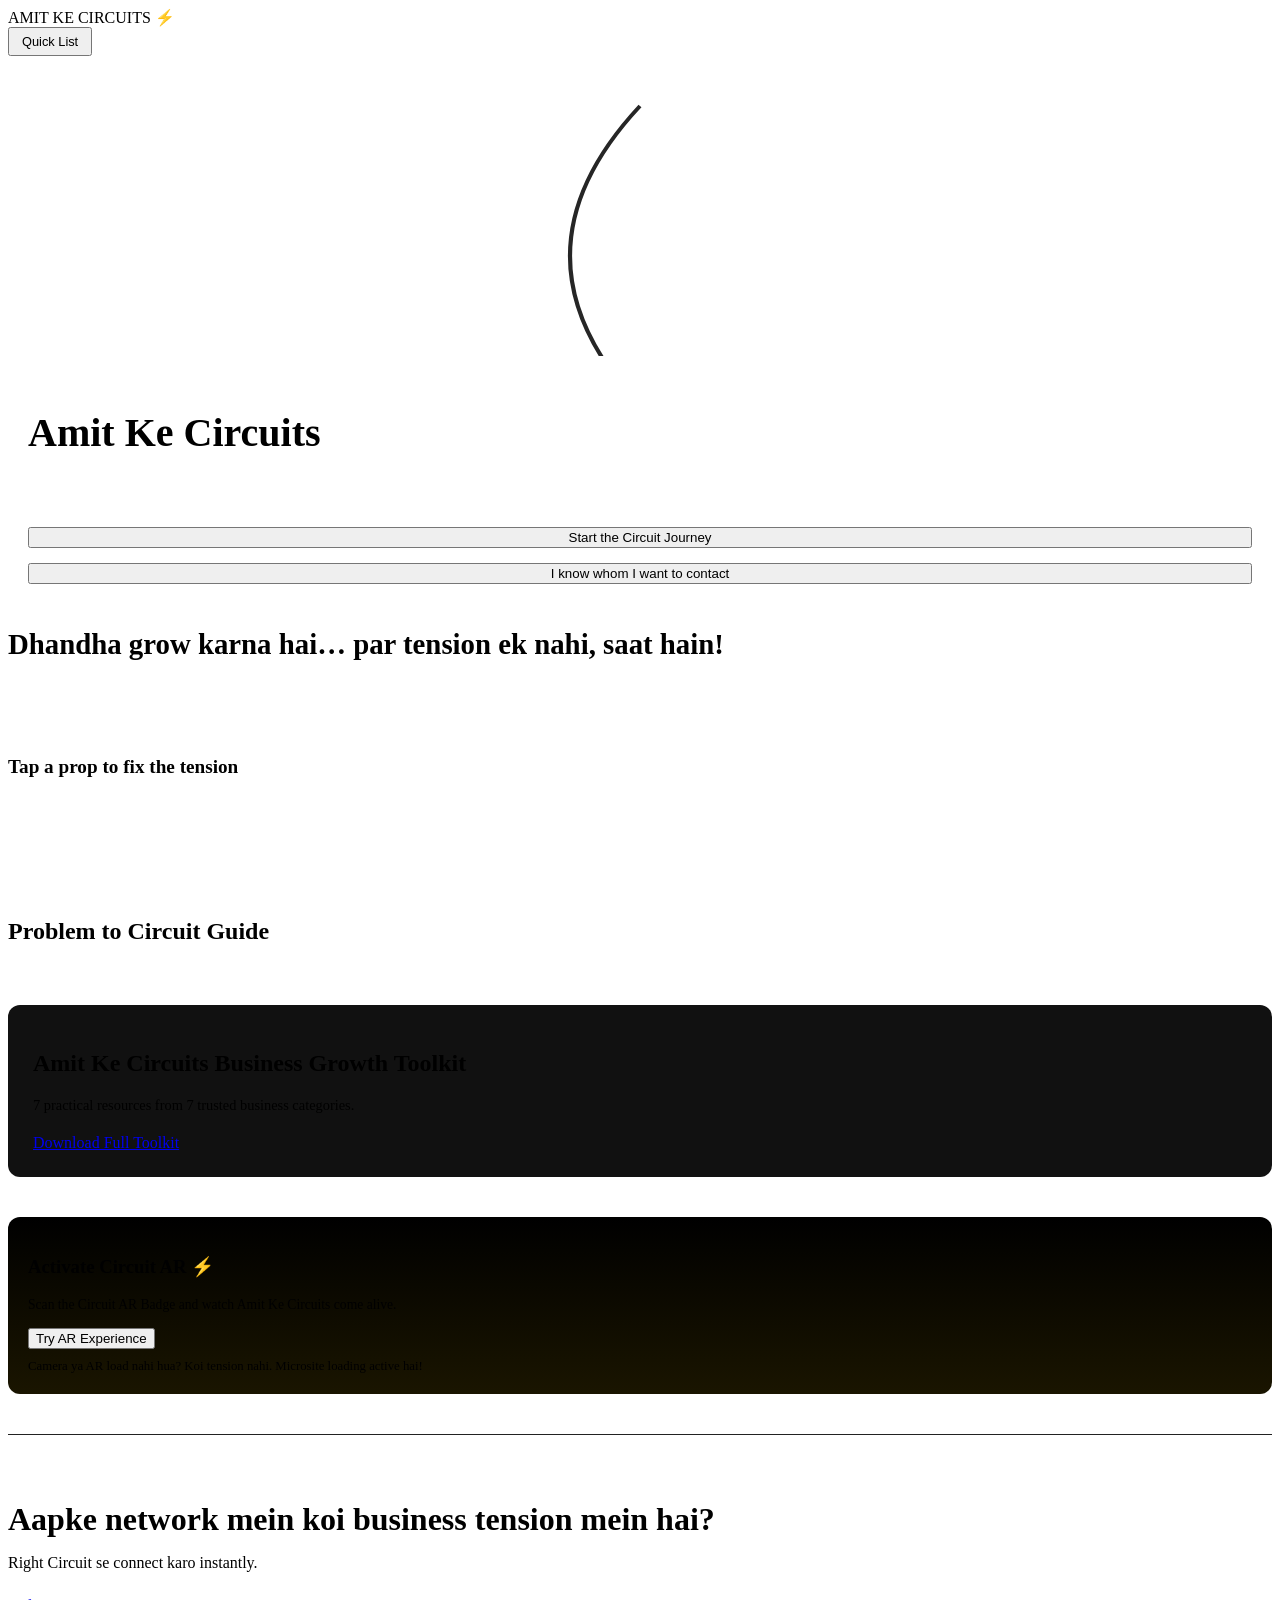
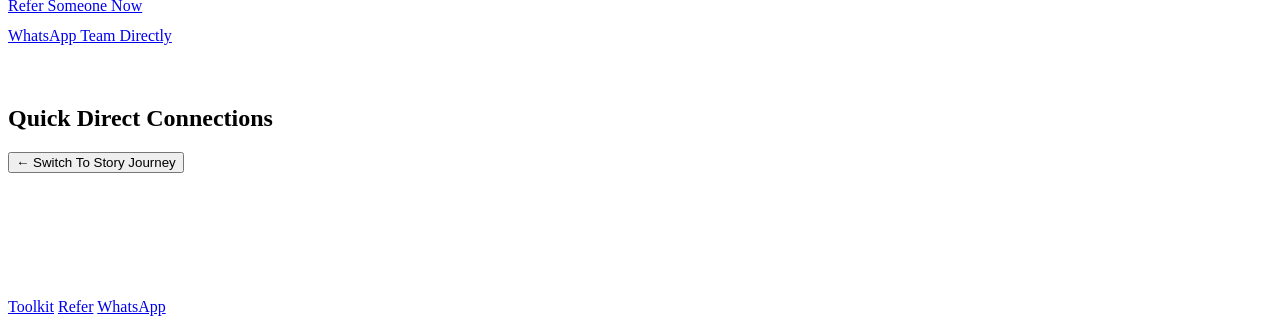
==== index.html @ 8a97b0ea "Add files via upload" ====
<!DOCTYPE html>
<html lang="en">
<head>
    <meta charset="UTF-8">
    <meta name="viewport" content="width=device-width, initial-scale=1.0, maximum-scale=1.0, user-scalable=no">
    <title>Amit Ke Circuits | Interactive Referral Journey</title>
    <link rel="stylesheet" href="css/style.css">
    <link rel="stylesheet" href="css/responsive.css">
    <link rel="stylesheet" href="css/animations.css">
</head>
<body>

    <!-- TOP NAVBAR -->
    <nav class="top-navbar">
        <div class="logo-text">AMIT KE <span>CIRCUITS ⚡</span></div>
        <button class="btn btn-secondary" style="width:auto; padding:5px 12px; font-size:0.8rem;" id="nav-quick-toggle">Quick List</button>
    </nav>

    <!-- SECTION 1: OPENING SCENE (CINEMATIC INTRO) -->
    <section id="opening-scene" class="text-center">
        <div style="position: relative; height: 300px; width: 100%; overflow: hidden;">
            <svg class="circuit-svg" style="width:100%; height:100%; stroke:#262626; fill:none;" viewBox="0 0 480 300">
                <path d="M 240 50 Q 100 200 240 350 T 240 600" stroke-width="4"/>
            </svg>
            <div class="spark-particle"></div>
        </div>
        
        <div style="padding: 20px;" class="fade-in-up">
            <h1 style="font-size:2.5rem; margin-bottom:10px; color:var(--primary-gold);">Amit Ke Circuits</h1>
            <p style="font-size:1.2rem; font-weight:bold; margin-bottom:30px; color:#fff;" id="dynamic-tagline">
                Tension koi bhi ho… right Circuit se connect karne ka!
            </p>
            
            <div style="display:flex; flex-direction:column; gap:15px;">
                <button class="btn btn-primary pulse-cta" id="btn-start-journey">Start the Circuit Journey</button>
                <button class="btn btn-secondary" id="btn-quick-connect">I know whom I want to contact</button>
            </div>
        </div>
    </section>

    <!-- MAIN INTERACTIVE HUB (STORY MODE VIEW) -->
    <main id="story-mode-view" class="hidden container">
        
        <!-- SECTION 2: BUSINESS TENSION SETUP -->
        <section id="tension-setup" class="text-center" style="margin-bottom: 40px;">
            <h2 style="font-size:1.8rem; margin-bottom:15px;">Dhandha grow karna hai… par tension ek nahi, saat hain!</h2>
            <div id="problem-words-container" style="display:flex; flex-wrap:wrap; justify-content:center; gap:10px; min-height:40px;">
                <!-- Dynamically populated via JS -->
            </div>
        </section>

        <!-- SECTION 3: INTERACTIVE PROP MAP -->
        <section id="prop-map" style="margin-bottom: 40px;">
            <h3 class="text-center" style="margin-bottom:20px; font-size:1.2rem; color:var(--text-muted)">Tap a prop to fix the tension</h3>
            <div id="props-grid" style="display:grid; grid-template-columns:1fr 1fr; gap:15px;">
                <!-- Dynamically populated from data.js -->
            </div>
        </section>

        <!-- SECTION 4: PROP REVEAL PANEL OVERLAY -->
        <div id="reveal-overlay" class="hidden" style="background:var(--bg-card); border:2px solid var(--primary-gold); padding:20px; border-radius:12px; margin-bottom:40px; position:relative;">
            <button id="close-reveal" style="position:absolute; top:10px; right:15px; background:none; border:none; color:#fff; font-size:1.5rem; cursor:pointer;">&times;</button>
            <div id="reveal-content">
                <!-- Injected via JavaScript dynamically -->
            </div>
        </div>

        <!-- SECTION 5: PROBLEM TO CIRCUIT QUICK CARDS -->
        <section id="circuit-guide" style="margin-bottom: 40px;">
            <h2 class="text-center" style="margin-bottom:20px;">Problem to Circuit Guide</h2>
            <div id="guide-cards-list" style="display:flex; flex-direction:column; gap:15px;">
                <!-- Dynamically structural cards injected here -->
            </div>
        </section>

        <!-- SECTION 6: BUSINESS GROWTH TOOLKIT -->
        <section id="toolkit-promo" class="text-center" style="background:#111; border:1px dashed var(--primary-gold); padding:25px; border-radius:12px; margin-bottom:40px;">
            <h2 style="color:var(--primary-yellow);">Amit Ke Circuits Business Growth Toolkit</h2>
            <p style="color:var(--text-muted); font-size:0.9rem; margin:10px 0 20px 0;">7 practical resources from 7 trusted business categories.</p>
            <div style="display:flex; flex-direction:column; gap:10px;">
                <a href="toolkit.html" class="btn btn-primary">Download Full Toolkit</a>
            </div>
        </section>

        <!-- SECTION 7: EXPERIMENTAL WEBAR FALLBACK PORTAL -->
        <section id="ar-portal" class="text-center" style="margin-bottom: 40px; padding:20px; background:linear-gradient(to bottom, #000, #1a1500); border-radius:12px;">
            <h3>Activate Circuit AR ⚡</h3>
            <p style="font-size:0.85rem; color:var(--text-muted); margin:8px 0 15px 0;">Scan the Circuit AR Badge and watch Amit Ke Circuits come alive.</p>
            <button class="btn btn-secondary" id="trigger-ar-flow">Try AR Experience</button>
            <div id="ar-error-fallback" class="hidden" style="font-size:0.8rem; color:var(--accent-red); margin-top:10px;">
                Camera ya AR load nahi hua? Koi tension nahi. Microsite loading active hai!
            </div>
        </section>

        <!-- SECTION 8: FINAL CTA CONVERSION SUMMARY -->
        <section id="final-cta" class="text-center" style="padding:40px 0 20px 0; border-top:1px solid #222;">
            <h2 style="font-size:2rem; margin-bottom:10px;">Aapke network mein koi business tension mein hai?</h2>
            <p style="color:var(--text-muted); margin-bottom:25px;">Right Circuit se connect karo instantly.</p>
            <div style="display:flex; flex-direction:column; gap:12px;">
                <a href="thank-you.html?action=referral" class="btn btn-primary">Refer Someone Now</a>
                <a href="https://wa.me/919876543210?text=Hello%20Circuit%20Team" class="btn btn-whatsapp" target="_blank">WhatsApp Team Directly</a>
            </div>
        </section>

    </main>

    <!-- EXPLICIT QUICK CONNECT DIRECT MODAL ELEMENT LISTING -->
    <div id="quick-mode-view" class="hidden container" style="padding-top:20px; padding-bottom:100px;">
        <h2 class="text-center" style="margin-bottom:20px;">Quick Direct Connections</h2>
        <button class="btn btn-secondary" id="back-to-story" style="margin-bottom:25px;">&larr; Switch To Story Journey</button>
        <div id="quick-members-list" style="display:flex; flex-direction:column; gap:15px;">
            <!-- Dynamically populated direct quick contact sheet row vectors via JS -->
        </div>
    </div>

    <!-- PERSISTENT APP LEVEL BOTTOM NOTIFICATION BAR MATRIX -->
    <footer class="sticky-bottom-bar">
        <a href="toolkit.html" class="btn btn-secondary" onclick="logEvent('Sticky Toolkit Clicked','Global')">Toolkit</a>
        <a href="thank-you.html?action=referral" class="btn btn-primary" onclick="logEvent('Sticky Refer Clicked','Global')">Refer</a>
        <a href="https://wa.me/919876543210" class="btn btn-whatsapp" target="_blank" onclick="logEvent('Sticky WhatsApp Clicked','Global')">WhatsApp</a>
    </footer>

    <!-- RUNTIME BUNDLES -->
    <script src="js/data.js"></script>
    <script src="js/analytics.js"></script>
    <script src="js/main.js"></script>
</body>
</html>
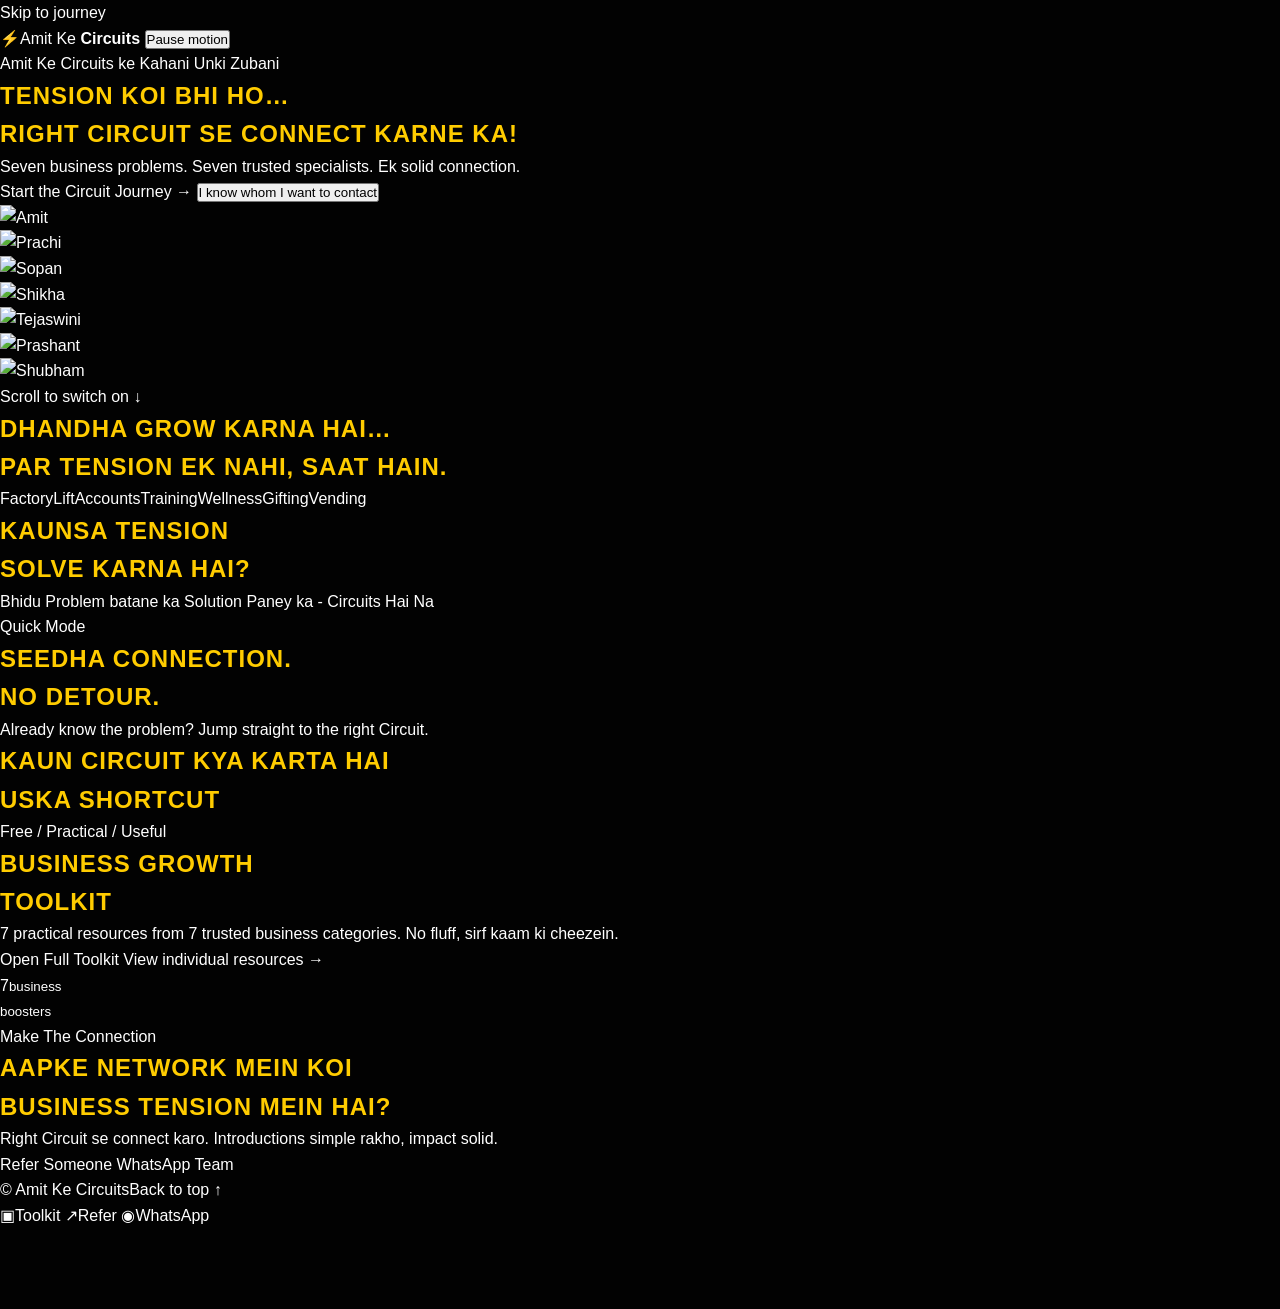
==== commit b5cf4ec2: "Add files via upload" ====
--- a/index.html
+++ b/index.html
@@ -1,128 +1,117 @@
-<!DOCTYPE html>
+<!doctype html>
 <html lang="en">
 <head>
-    <meta charset="UTF-8">
-    <meta name="viewport" content="width=device-width, initial-scale=1.0, maximum-scale=1.0, user-scalable=no">
-    <title>Amit Ke Circuits | Interactive Referral Journey</title>
-    <link rel="stylesheet" href="css/style.css">
-    <link rel="stylesheet" href="css/responsive.css">
-    <link rel="stylesheet" href="css/animations.css">
+  <meta charset="utf-8">
+  <meta name="viewport" content="width=device-width, initial-scale=1">
+  <meta name="theme-color" content="#080907">
+  <meta name="description" content="Amit Ke Circuits ke Kahani Unki Zubani.">
+  <title>Amit Ke Circuits | Right Circuit se connection</title>
+  <link rel="stylesheet" href="css/style.css">
+  <link rel="stylesheet" href="css/animations.css">
+  <link rel="stylesheet" href="css/responsive.css">
+  <script src="js/data.js" defer></script>
+  <script src="js/analytics.js" defer></script>
+  <script src="js/audio.js" defer></script>
+  <script src="js/main.js" defer></script>
 </head>
-<body>
+<body class="home-page">
+  <a class="skip-link" href="#main">Skip to journey</a>
+  <div class="ambient-grid" aria-hidden="true"></div>
+  <header class="site-header">
+    <a class="brand" href="index.html" aria-label="Amit Ke Circuits home">
+      <span class="brand-bolt">⚡</span><span>Amit Ke <strong>Circuits</strong></span>
+    </a>
+    <button class="sound-toggle" type="button" id="motion-toggle" aria-pressed="false">Pause motion</button>
+  </header>
 
-    <!-- TOP NAVBAR -->
-    <nav class="top-navbar">
-        <div class="logo-text">AMIT KE <span>CIRCUITS ⚡</span></div>
-        <button class="btn btn-secondary" style="width:auto; padding:5px 12px; font-size:0.8rem;" id="nav-quick-toggle">Quick List</button>
-    </nav>
-
-    <!-- SECTION 1: OPENING SCENE (CINEMATIC INTRO) -->
-    <section id="opening-scene" class="text-center">
-        <div style="position: relative; height: 300px; width: 100%; overflow: hidden;">
-            <svg class="circuit-svg" style="width:100%; height:100%; stroke:#262626; fill:none;" viewBox="0 0 480 300">
-                <path d="M 240 50 Q 100 200 240 350 T 240 600" stroke-width="4"/>
-            </svg>
-            <div class="spark-particle"></div>
-        </div>
-        
-        <div style="padding: 20px;" class="fade-in-up">
-            <h1 style="font-size:2.5rem; margin-bottom:10px; color:var(--primary-gold);">Amit Ke Circuits</h1>
-            <p style="font-size:1.2rem; font-weight:bold; margin-bottom:30px; color:#fff;" id="dynamic-tagline">
-                Tension koi bhi ho… right Circuit se connect karne ka!
-            </p>
-            
-            <div style="display:flex; flex-direction:column; gap:15px;">
-                <button class="btn btn-primary pulse-cta" id="btn-start-journey">Start the Circuit Journey</button>
-                <button class="btn btn-secondary" id="btn-quick-connect">I know whom I want to contact</button>
-            </div>
-        </div>
+  <main id="main">
+    <section class="hero" id="home" aria-labelledby="hero-title">
+      <div class="spark-track" aria-hidden="true"><span class="spark"></span></div>
+      <div class="eyebrow reveal-up">Amit Ke Circuits ke Kahani Unki Zubani</div>
+      <h1 id="hero-title" class="reveal-up delay-1">Tension koi bhi ho…<br><span>right Circuit</span> se connect karne ka!</h1>
+      <p class="hero-copy reveal-up delay-2">Seven business problems. Seven trusted specialists. Ek solid connection.</p>
+      <div class="hero-actions reveal-up delay-3">
+        <a class="button button-primary pulse" href="#journey" data-mode="story">Start the Circuit Journey <span>→</span></a>
+        <button class="button button-ghost" type="button" data-mode="quick">I know whom I want to contact</button>
+      </div>
+      <div class="hero-character-stage reveal-up delay-2" aria-label="Animated Amit Ke Circuits characters">
+        <div class="stage-circuit" aria-hidden="true"></div>
+        <img class="hero-character hero-character-amit" src="assets/images/amit-character-v2.png" alt="Amit" fetchpriority="high">
+        <img class="hero-character hero-character-prachi" src="assets/images/prachi-character-v2.png" alt="Prachi" fetchpriority="high">
+        <img class="hero-character hero-character-sopan" src="assets/images/sopan-character-v2.png" alt="Sopan" fetchpriority="high">
+        <img class="hero-character hero-character-shikha" src="assets/images/shikha-character-v2.png" alt="Shikha" fetchpriority="high">
+        <img class="hero-character hero-character-tejaswini" src="assets/images/tejaswini-character-v2.png" alt="Tejaswini" fetchpriority="high">
+        <img class="hero-character hero-character-prashant" src="assets/images/prashant-character-v2.png" alt="Prashant" fetchpriority="high">
+        <img class="hero-character hero-character-shubham" src="assets/images/shubham-character-v2.png" alt="Shubham" fetchpriority="high">
+      </div>
+      <a class="scroll-cue" href="#setup">Scroll to switch on <span>↓</span></a>
+      <div class="hero-orbit" aria-hidden="true"><span></span><span></span><span></span></div>
     </section>
 
-    <!-- MAIN INTERACTIVE HUB (STORY MODE VIEW) -->
-    <main id="story-mode-view" class="hidden container">
-        
-        <!-- SECTION 2: BUSINESS TENSION SETUP -->
-        <section id="tension-setup" class="text-center" style="margin-bottom: 40px;">
-            <h2 style="font-size:1.8rem; margin-bottom:15px;">Dhandha grow karna hai… par tension ek nahi, saat hain!</h2>
-            <div id="problem-words-container" style="display:flex; flex-wrap:wrap; justify-content:center; gap:10px; min-height:40px;">
-                <!-- Dynamically populated via JS -->
-            </div>
-        </section>
+    <section class="setup section" id="setup" aria-labelledby="setup-title">
+      <h2 id="setup-title">Dhandha grow karna hai…<br>par tension ek nahi, <span>saat hain.</span></h2>
+      <div class="tension-ticker" aria-label="Seven business categories">
+        <span>Factory</span><span>Lift</span><span>Accounts</span><span>Training</span><span>Wellness</span><span>Gifting</span><span>Vending</span>
+      </div>
+      <div class="story-scenes" id="story-scenes" aria-label="Featured business tension stories"></div>
+    </section>
 
-        <!-- SECTION 3: INTERACTIVE PROP MAP -->
-        <section id="prop-map" style="margin-bottom: 40px;">
-            <h3 class="text-center" style="margin-bottom:20px; font-size:1.2rem; color:var(--text-muted)">Tap a prop to fix the tension</h3>
-            <div id="props-grid" style="display:grid; grid-template-columns:1fr 1fr; gap:15px;">
-                <!-- Dynamically populated from data.js -->
-            </div>
-        </section>
+    <section class="journey section" id="journey" aria-labelledby="journey-title">
+      <div class="section-heading">
+        <div>
+          <h2 id="journey-title">Kaunsa tension<br><span>solve karna hai?</span></h2>
+        </div>
+        <p>Bhidu Problem batane ka Solution Paney ka - Circuits Hai Na</p>
+      </div>
+      <div class="prop-stage" id="prop-stage" aria-live="polite"></div>
+      <div class="reveal-panel" id="reveal-panel" hidden></div>
+    </section>
 
-        <!-- SECTION 4: PROP REVEAL PANEL OVERLAY -->
-        <div id="reveal-overlay" class="hidden" style="background:var(--bg-card); border:2px solid var(--primary-gold); padding:20px; border-radius:12px; margin-bottom:40px; position:relative;">
-            <button id="close-reveal" style="position:absolute; top:10px; right:15px; background:none; border:none; color:#fff; font-size:1.5rem; cursor:pointer;">&times;</button>
-            <div id="reveal-content">
-                <!-- Injected via JavaScript dynamically -->
-            </div>
+    <section class="quick section" id="quick-connect" aria-labelledby="quick-title">
+      <div class="section-heading">
+        <div>
+          <p class="section-kicker">Quick Mode</p>
+          <h2 id="quick-title">Seedha connection.<br><span>No detour.</span></h2>
         </div>
+        <p>Already know the problem? Jump straight to the right Circuit.</p>
+      </div>
+      <div class="quick-grid" id="quick-grid"></div>
+    </section>
 
-        <!-- SECTION 5: PROBLEM TO CIRCUIT QUICK CARDS -->
-        <section id="circuit-guide" style="margin-bottom: 40px;">
-            <h2 class="text-center" style="margin-bottom:20px;">Problem to Circuit Guide</h2>
-            <div id="guide-cards-list" style="display:flex; flex-direction:column; gap:15px;">
-                <!-- Dynamically structural cards injected here -->
-            </div>
-        </section>
+    <section class="guide section" id="guide" aria-labelledby="guide-title">
+      <h2 id="guide-title">Kaun Circuit Kya Karta Hai<br><span>Uska Shortcut</span></h2>
+      <div class="guide-list" id="guide-list"></div>
+    </section>
 
-        <!-- SECTION 6: BUSINESS GROWTH TOOLKIT -->
-        <section id="toolkit-promo" class="text-center" style="background:#111; border:1px dashed var(--primary-gold); padding:25px; border-radius:12px; margin-bottom:40px;">
-            <h2 style="color:var(--primary-yellow);">Amit Ke Circuits Business Growth Toolkit</h2>
-            <p style="color:var(--text-muted); font-size:0.9rem; margin:10px 0 20px 0;">7 practical resources from 7 trusted business categories.</p>
-            <div style="display:flex; flex-direction:column; gap:10px;">
-                <a href="toolkit.html" class="btn btn-primary">Download Full Toolkit</a>
-            </div>
-        </section>
+    <section class="toolkit-strip section" id="toolkit" aria-labelledby="toolkit-title">
+      <div class="toolkit-copy">
+        <p class="section-kicker">Free / Practical / Useful</p>
+        <h2 id="toolkit-title">Business Growth<br><span>Toolkit</span></h2>
+        <p>7 practical resources from 7 trusted business categories. No fluff, sirf kaam ki cheezein.</p>
+        <div class="button-row">
+          <a class="button button-primary" href="toolkit.html" data-track="toolkit_open">Open Full Toolkit</a>
+          <a class="text-link" href="toolkit.html#resources">View individual resources →</a>
+        </div>
+      </div>
+      <div class="toolkit-visual" aria-hidden="true"><span>7</span><small>business<br>boosters</small></div>
+    </section>
 
-        <!-- SECTION 7: EXPERIMENTAL WEBAR FALLBACK PORTAL -->
-        <section id="ar-portal" class="text-center" style="margin-bottom: 40px; padding:20px; background:linear-gradient(to bottom, #000, #1a1500); border-radius:12px;">
-            <h3>Activate Circuit AR ⚡</h3>
-            <p style="font-size:0.85rem; color:var(--text-muted); margin:8px 0 15px 0;">Scan the Circuit AR Badge and watch Amit Ke Circuits come alive.</p>
-            <button class="btn btn-secondary" id="trigger-ar-flow">Try AR Experience</button>
-            <div id="ar-error-fallback" class="hidden" style="font-size:0.8rem; color:var(--accent-red); margin-top:10px;">
-                Camera ya AR load nahi hua? Koi tension nahi. Microsite loading active hai!
-            </div>
-        </section>
+    <section class="final-cta section" id="refer" aria-labelledby="refer-title">
+      <p class="section-kicker">Make The Connection</p>
+      <h2 id="refer-title">Aapke network mein koi<br><span>business tension</span> mein hai?</h2>
+      <p>Right Circuit se connect karo. Introductions simple rakho, impact solid.</p>
+      <div class="hero-actions">
+        <a class="button button-primary" id="refer-whatsapp" href="#">Refer Someone</a>
+        <a class="button button-ghost" id="team-whatsapp" href="#">WhatsApp Team</a>
+      </div>
+    </section>
+  </main>
 
-        <!-- SECTION 8: FINAL CTA CONVERSION SUMMARY -->
-        <section id="final-cta" class="text-center" style="padding:40px 0 20px 0; border-top:1px solid #222;">
-            <h2 style="font-size:2rem; margin-bottom:10px;">Aapke network mein koi business tension mein hai?</h2>
-            <p style="color:var(--text-muted); margin-bottom:25px;">Right Circuit se connect karo instantly.</p>
-            <div style="display:flex; flex-direction:column; gap:12px;">
-                <a href="thank-you.html?action=referral" class="btn btn-primary">Refer Someone Now</a>
-                <a href="https://wa.me/919876543210?text=Hello%20Circuit%20Team" class="btn btn-whatsapp" target="_blank">WhatsApp Team Directly</a>
-            </div>
-        </section>
-
-    </main>
-
-    <!-- EXPLICIT QUICK CONNECT DIRECT MODAL ELEMENT LISTING -->
-    <div id="quick-mode-view" class="hidden container" style="padding-top:20px; padding-bottom:100px;">
-        <h2 class="text-center" style="margin-bottom:20px;">Quick Direct Connections</h2>
-        <button class="btn btn-secondary" id="back-to-story" style="margin-bottom:25px;">&larr; Switch To Story Journey</button>
-        <div id="quick-members-list" style="display:flex; flex-direction:column; gap:15px;">
-            <!-- Dynamically populated direct quick contact sheet row vectors via JS -->
-        </div>
-    </div>
-
-    <!-- PERSISTENT APP LEVEL BOTTOM NOTIFICATION BAR MATRIX -->
-    <footer class="sticky-bottom-bar">
-        <a href="toolkit.html" class="btn btn-secondary" onclick="logEvent('Sticky Toolkit Clicked','Global')">Toolkit</a>
-        <a href="thank-you.html?action=referral" class="btn btn-primary" onclick="logEvent('Sticky Refer Clicked','Global')">Refer</a>
-        <a href="https://wa.me/919876543210" class="btn btn-whatsapp" target="_blank" onclick="logEvent('Sticky WhatsApp Clicked','Global')">WhatsApp</a>
-    </footer>
-
-    <!-- RUNTIME BUNDLES -->
-    <script src="js/data.js"></script>
-    <script src="js/analytics.js"></script>
-    <script src="js/main.js"></script>
+  <footer class="site-footer"><span>© <span id="year"></span> Amit Ke Circuits</span><a href="#home">Back to top ↑</a></footer>
+  <nav class="sticky-bar" aria-label="Quick actions">
+    <a href="toolkit.html" data-track="toolkit_open"><span>▣</span>Toolkit</a>
+    <a href="#refer"><span>↗</span>Refer</a>
+    <a id="sticky-whatsapp" href="#"><span>◉</span>WhatsApp</a>
+  </nav>
 </body>
-</html>+</html>
--- a/css/style.css
+++ b/css/style.css
@@ -0,0 +1,173 @@
+/* ==========================================================================
+   AMIT KE CIRCUITS - GLOBAL STYLE SHEET
+   ========================================================================== */
+
+:root {
+    /* Color Palette */
+    --bg-dark: #0d0d0d;
+    --bg-card: #1a1a1a;
+    --bg-card-alt: #262626;
+    --primary-gold: #ffcc00;
+    --primary-yellow: #fff340;
+    --text-light: #ffffff;
+    --text-muted: #aaaaaa;
+    --accent-red: #ff3333;
+    --accent-green: #00cc66;
+    
+    /* Typography */
+    --font-primary: 'Impact', 'Arial Black', sans-serif;
+    --font-secondary: 'Segoe UI', Tahoma, Geneva, Verdana, sans-serif;
+    
+    /* Global Transitions */
+    --transition-fast: 0.2s ease;
+    --transition-normal: 0.4s cubic-bezier(0.25, 0.8, 0.25, 1);
+}
+
+* {
+    box-sizing: border-box;
+    margin: 0;
+    padding: 0;
+    -webkit-tap-highlight-color: transparent;
+}
+
+body {
+    background-color: var(--bg-dark);
+    color: var(--text-light);
+    font-family: var(--font-secondary);
+    min-height: 100vh;
+    overflow-x: hidden;
+    line-height: 1.6;
+}
+
+h1, h2, h3, h4 {
+    font-family: var(--font-primary);
+    text-transform: uppercase;
+    letter-spacing: 1px;
+    color: var(--primary-gold);
+}
+
+a {
+    color: inherit;
+    text-decoration: none;
+}
+
+img, video {
+    max-width: 100%;
+    height: auto;
+    display: block;
+}
+
+/* Utilities */
+.container {
+    width: 100%;
+    max-width: 480px; /* Mobile-first layout target */
+    margin: 0 auto;
+    padding: 20px;
+}
+
+.text-center { text-align: center; }
+.hidden { display: none !important; }
+
+/* Global Button Layout */
+.btn {
+    display: inline-flex;
+    align-items: center;
+    justify-content: center;
+    padding: 14px 24px;
+    font-family: var(--font-primary);
+    font-size: 1.1rem;
+    text-transform: uppercase;
+    border-radius: 8px;
+    border: none;
+    cursor: pointer;
+    transition: var(--transition-fast);
+    width: 100%;
+    text-align: center;
+    box-shadow: 0 4px 10px rgba(0,0,0,0.3);
+}
+
+.btn-primary {
+    background: linear-gradient(135deg, var(--primary-gold), var(--primary-yellow));
+    color: #000;
+}
+
+.btn-primary:active {
+    transform: scale(0.98);
+}
+
+.btn-secondary {
+    background: transparent;
+    color: var(--primary-gold);
+    border: 2px solid var(--primary-gold);
+}
+
+.btn-whatsapp {
+    background-color: #25D366;
+    color: white;
+    font-family: var(--font-secondary);
+    font-weight: bold;
+}
+
+.btn-call {
+    background-color: #0076ff;
+    color: white;
+    font-family: var(--font-secondary);
+    font-weight: bold;
+}
+
+.btn-dan {
+    background: linear-gradient(135deg, #333, #111);
+    color: var(--primary-gold);
+    border: 1px solid var(--primary-gold);
+    font-family: var(--font-secondary);
+    font-weight: bold;
+}
+
+/* Global Navigation Top bar */
+.top-navbar {
+    display: flex;
+    justify-content: space-between;
+    align-items: center;
+    padding: 15px 20px;
+    background-color: rgba(13, 13, 13, 0.95);
+    position: sticky;
+    top: 0;
+    z-index: 1000;
+    border-bottom: 2px solid var(--primary-gold);
+}
+
+.logo-text {
+    font-family: var(--font-primary);
+    font-size: 1.4rem;
+    color: var(--primary-gold);
+    text-shadow: 0 0 8px rgba(255, 204, 0, 0.6);
+}
+
+.logo-text span {
+    color: var(--text-light);
+}
+
+/* Base Bottom Sticky Controls Layout */
+.sticky-bottom-bar {
+    position: fixed;
+    bottom: 0;
+    left: 50%;
+    transform: translateX(-50%);
+    width: 100%;
+    max-width: 480px;
+    background: rgba(26, 26, 26, 0.95);
+    border-top: 2px solid var(--primary-gold);
+    padding: 12px 20px;
+    display: grid;
+    grid-template-columns: repeat(3, 1fr);
+    gap: 10px;
+    z-index: 999;
+    box-shadow: 0 -5px 20px rgba(0,0,0,0.5);
+}
+
+.sticky-bottom-bar .btn {
+    padding: 10px 5px;
+    font-size: 0.85rem;
+    font-family: var(--font-secondary);
+    font-weight: bold;
+}
--- a/css/animations.css
+++ b/css/animations.css
@@ -0,0 +1,127 @@
+/* ==========================================================================
+   AMIT KE CIRCUITS - ADVANCED NATIVE INTERACTIVE ANIMATIONS
+   ========================================================================== */
+
+/* Spark Path Drawing Layout */
+@keyframes drawCircuit {
+    to {
+        stroke-dashoffset: 0;
+    }
+}
+
+@keyframes sparkMovement {
+    0% {
+        offset-distance: 0%;
+        opacity: 1;
+        filter: drop-shadow(0 0 2px #fff340);
+    }
+    90% {
+        opacity: 1;
+    }
+    100% {
+        offset-distance: 100%;
+        opacity: 0;
+        filter: drop-shadow(0 0 12px #ffcc00);
+    }
+}
+
+.circuit-svg path {
+    stroke-dasharray: 1000;
+    stroke-dashoffset: 1000;
+    animation: drawCircuit 2.5s cubic-bezier(0.4, 0, 0.2, 1) forwards;
+}
+
+.spark-particle {
+    width: 12px;
+    height: 12px;
+    background: var(--primary-yellow);
+    border-radius: 50%;
+    position: absolute;
+    offset-path: path('M 240 50 Q 100 200 240 350 T 240 600');
+    animation: sparkMovement 2.5s linear infinite;
+    box-shadow: 0 0 15px var(--primary-gold), 0 0 30px #ffffff;
+}
+
+/* Pulsing CTAs */
+@keyframes pulseGlow {
+    0% {
+        box-shadow: 0 0 0 0 rgba(255, 204, 0, 0.7);
+    }
+    70% {
+        box-shadow: 0 0 0 12px rgba(255, 204, 0, 0);
+    }
+    100% {
+        box-shadow: 0 0 0 0 rgba(255, 204, 0, 0);
+    }
+}
+
+.pulse-cta {
+    animation: pulseGlow 2s infinite ease-in-out;
+}
+
+/* Circuit Ambient Electronic Glows */
+@keyframes ambientGlow {
+    0%, 100% { filter: drop-shadow(0 0 4px rgba(255, 243, 64, 0.3)); }
+    50% { filter: drop-shadow(0 0 14px rgba(255, 204, 0, 0.8)); }
+}
+
+.prop-glow-active {
+    animation: ambientGlow 1.5s infinite alternate;
+    border-color: var(--primary-gold) !important;
+}
+
+/* Entry/Exit Viewport Panels Transits */
+.fade-in-up {
+    opacity: 0;
+    transform: translateY(20px);
+    animation: fadeInUp 0.5s cubic-bezier(0.16, 1, 0.3, 1) forwards;
+}
+
+@keyframes fadeInUp {
+    to {
+        opacity: 1;
+        transform: translateY(0);
+    }
+}
+
+/* Sequenced Problem Text Reveals */
+@keyframes problemTextPop {
+    0% { transform: scale(0.8); opacity: 0; filter: blur(5px); }
+    50% { transform: scale(1.1); filter: none; }
+    100% { transform: scale(1); opacity: 1; color: var(--primary-yellow); text-shadow: 0 0 8px var(--primary-gold); }
+}
+
+.problem-word-glow {
+    opacity: 0;
+    display: inline-block;
+    animation: problemTextPop 0.6s cubic-bezier(0.175, 0.885, 0.32, 1.275) forwards;
+}
+
+/* Member Custom Canvas Interactive Specifics */
+@keyframes blueprintRoll {
+    from { transform: scaleX(0); opacity: 0; }
+    to { transform: scaleX(1); opacity: 1; }
+}
+.anim-blueprint { animation: blueprintRoll 0.6s ease forwards; transform-origin: center; }
+
+@keyframes liftDoorsOpen {
+    0% { transform: scaleX(1); }
+    100% { transform: scaleX(0); }
+}
+.lift-door-left { animation: liftDoorsOpen 0.8s ease-in-out forwards; transform-origin: left; }
+.lift-door-right { animation: liftDoorsOpen 0.8s ease-in-out forwards; transform-origin: right; }
+
+@keyframes calculateStream {
+    0% { transform: translateY(-20px); opacity: 0; }
+    50% { opacity: 1; }
+    100% { transform: translateY(20px); opacity: 0; }
+}
+.calc-particle { animation: calculateStream 0.4s linear infinite; }
+
+@keyframes heartbeatPulse {
+    0%, 100% { transform: scale(1); }
+    14% { transform: scale(1.3); }
+    28% { transform: scale(1.1); }
+    42% { transform: scale(1.4); }
+}
+.pulse-heart { animation: heartbeatPulse 1.2s infinite; }
--- a/css/responsive.css
+++ b/css/responsive.css
@@ -0,0 +1,63 @@
+/* ==========================================================================
+   AMIT KE CIRCUITS - RESPONSIVE STYLES
+   ========================================================================== */
+
+/* Target Mobile Interfaces and Keep App Container Consistent */
+@media screen and (min-width: 481px) {
+    body {
+        background-color: #020202;
+    }
+    
+    .container, .top-navbar, .sticky-bottom-bar, #opening-scene, #story-mode-view {
+        max-width: 480px;
+        margin-left: auto;
+        margin-right: auto;
+        position: relative;
+    }
+    
+    .sticky-bottom-bar {
+        position: fixed;
+        left: 50%;
+        transform: translateX(-50%);
+    }
+    
+    #opening-scene {
+        position: fixed;
+        left: 50%;
+        transform: translateX(-50%);
+        width: 100%;
+    }
+}
+
+/* Small Screens Adjustments */
+@media screen and (max-width: 360px) {
+    h1 {
+        font-size: 1.8rem !important;
+    }
+    h2 {
+        font-size: 1.4rem !important;
+    }
+    .btn {
+        padding: 10px 16px;
+        font-size: 0.95rem;
+    }
+    .prop-card {
+        padding: 10px !important;
+    }
+}
+
+/* Fix safe areas for newer modern phones */
+@supports (padding-bottom: env(safe-area-inset-bottom)) {
+    .sticky-bottom-bar {
+        padding-bottom: calc(12px + env(safe-area-inset-bottom));
+    }
+    body {
+        padding-bottom: calc(80px + env(safe-area-inset-bottom));
+    }
+}
+
+@media print {
+    .sticky-bottom-bar, .top-navbar, .btn, video, #opening-scene {
+        display: none !important;
+    }
+}
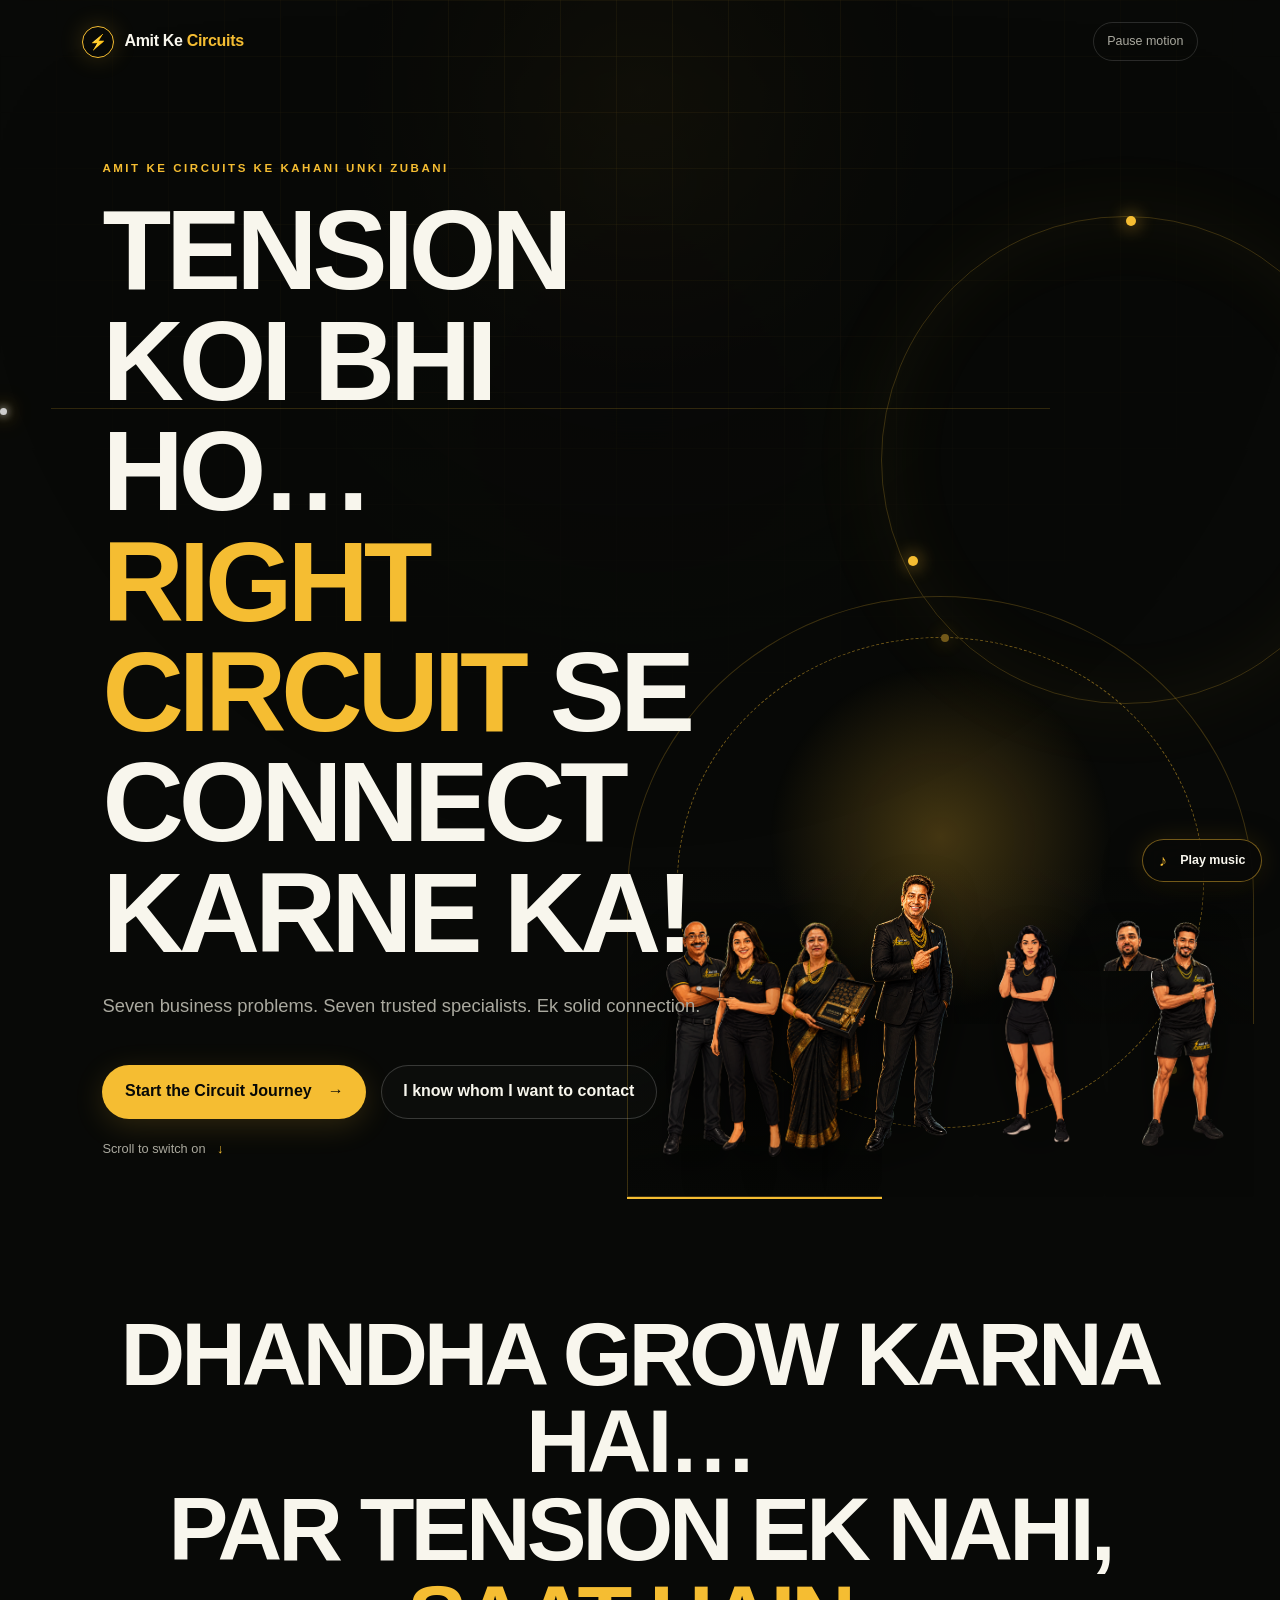
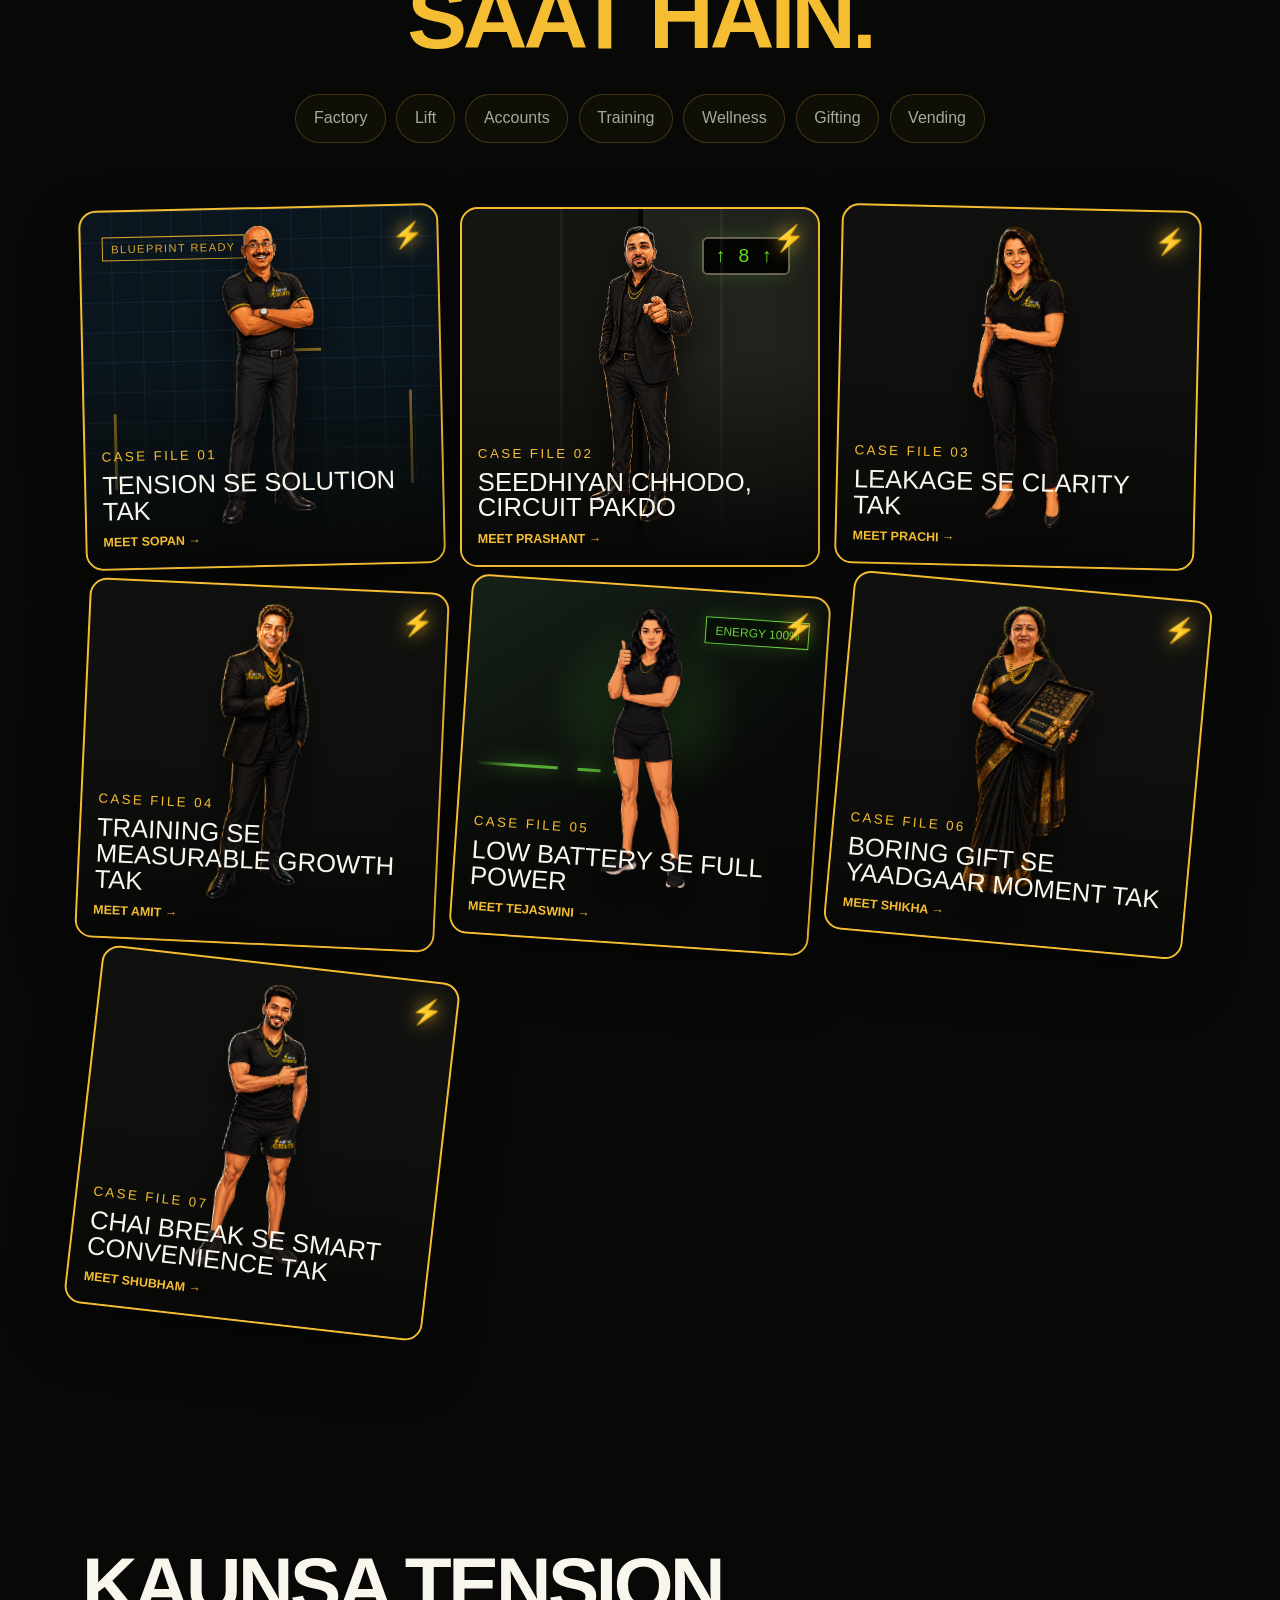
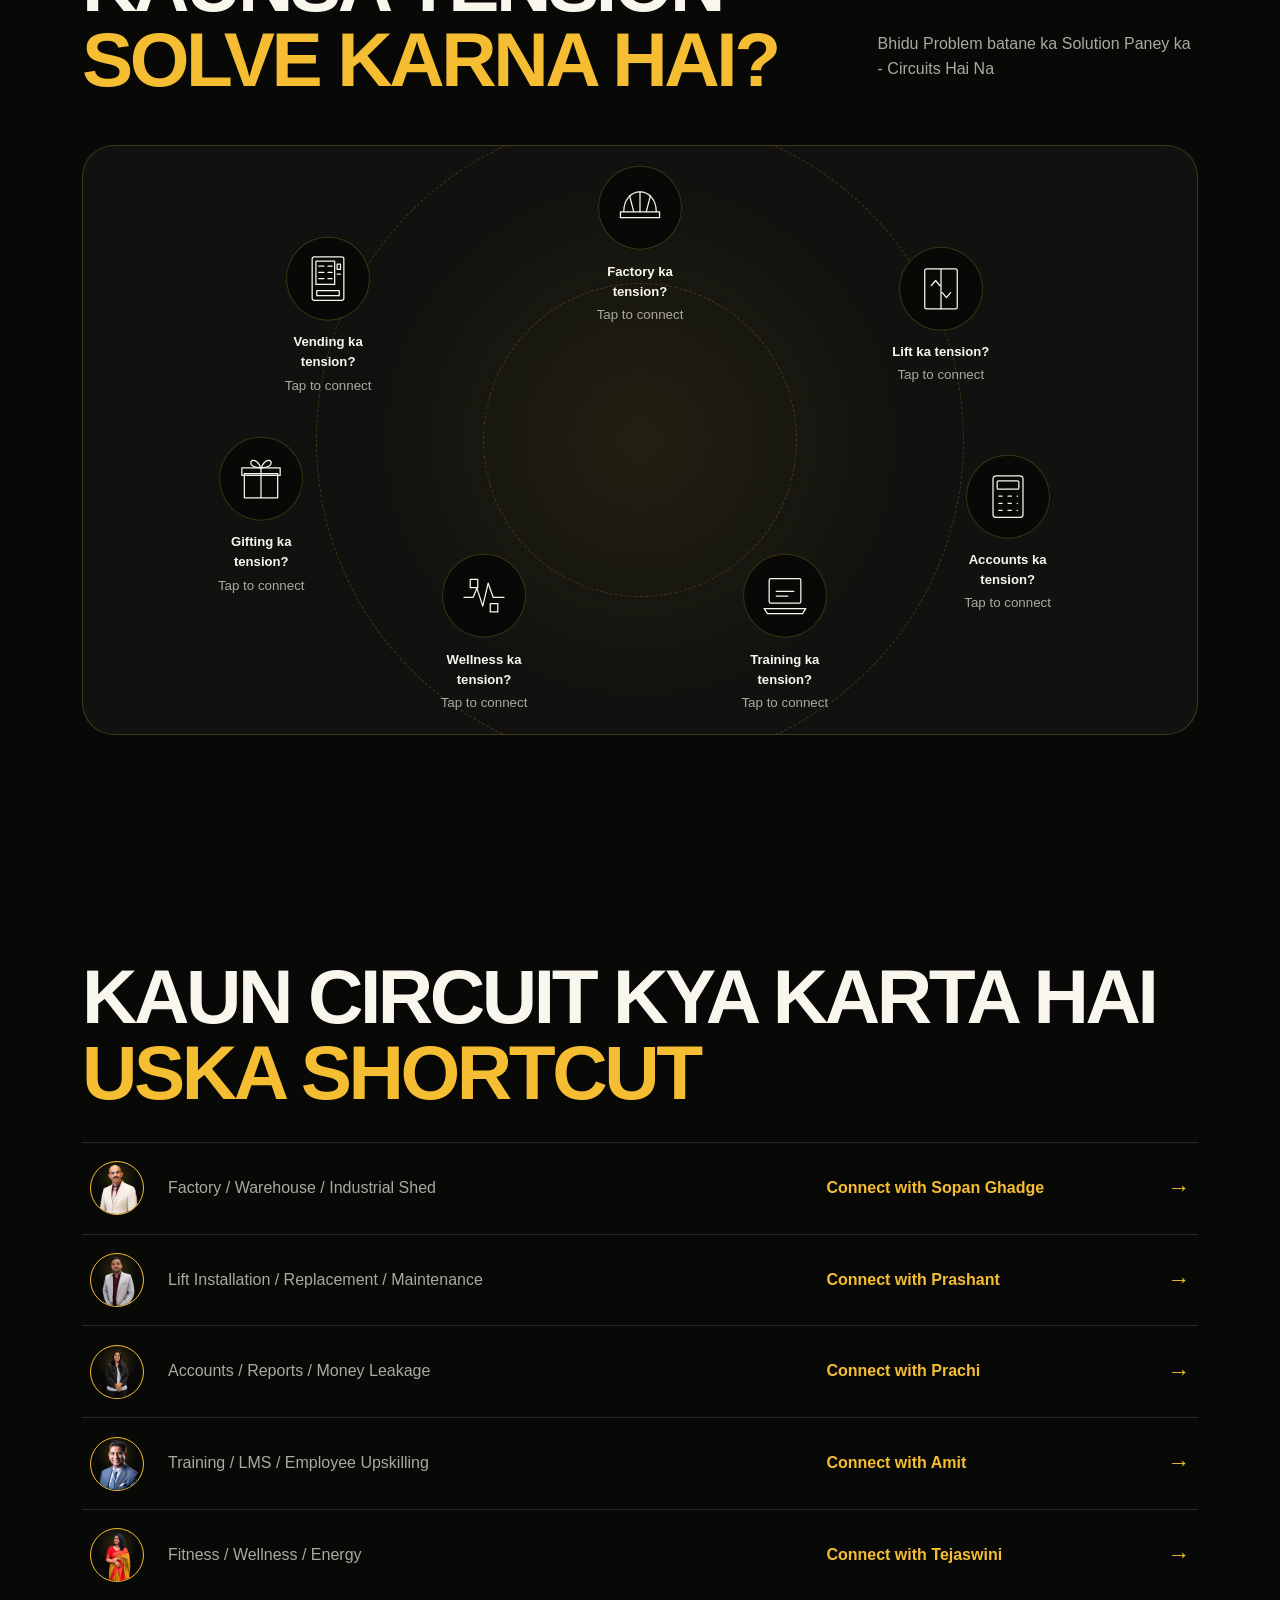
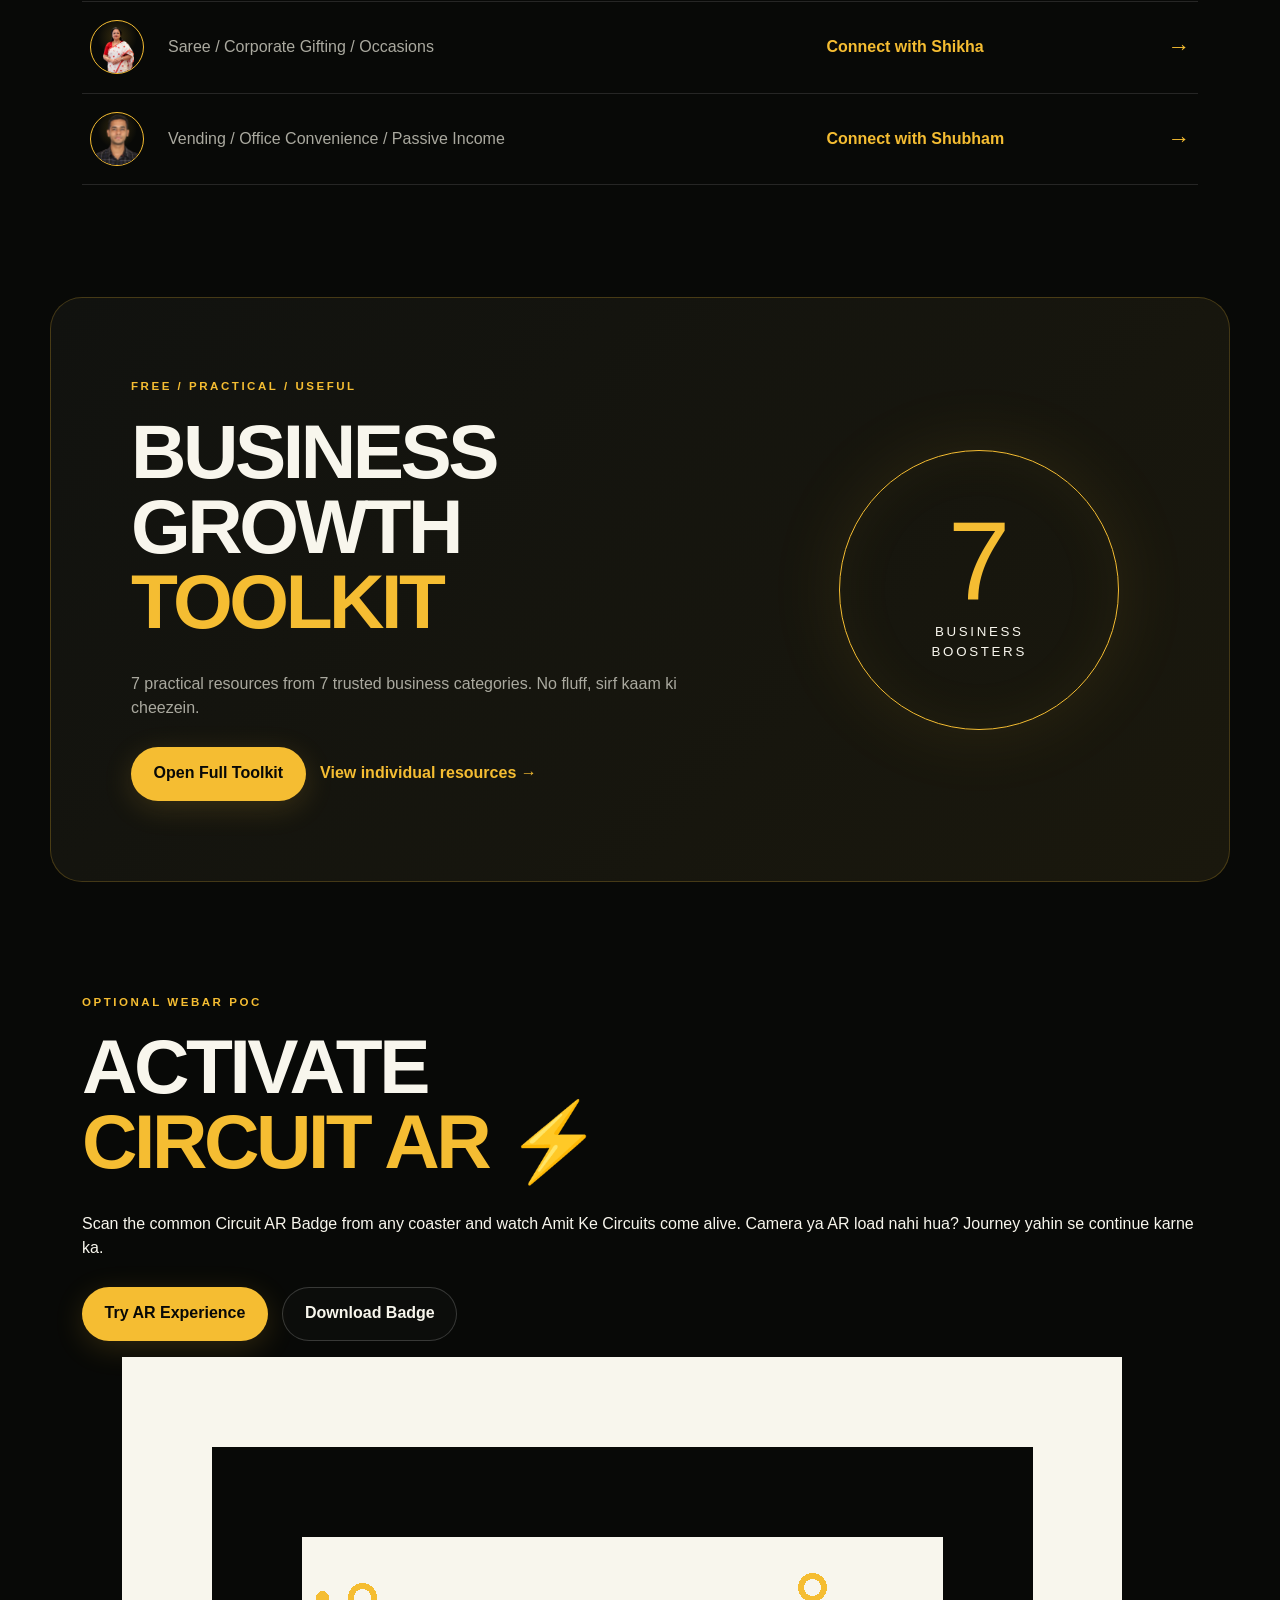
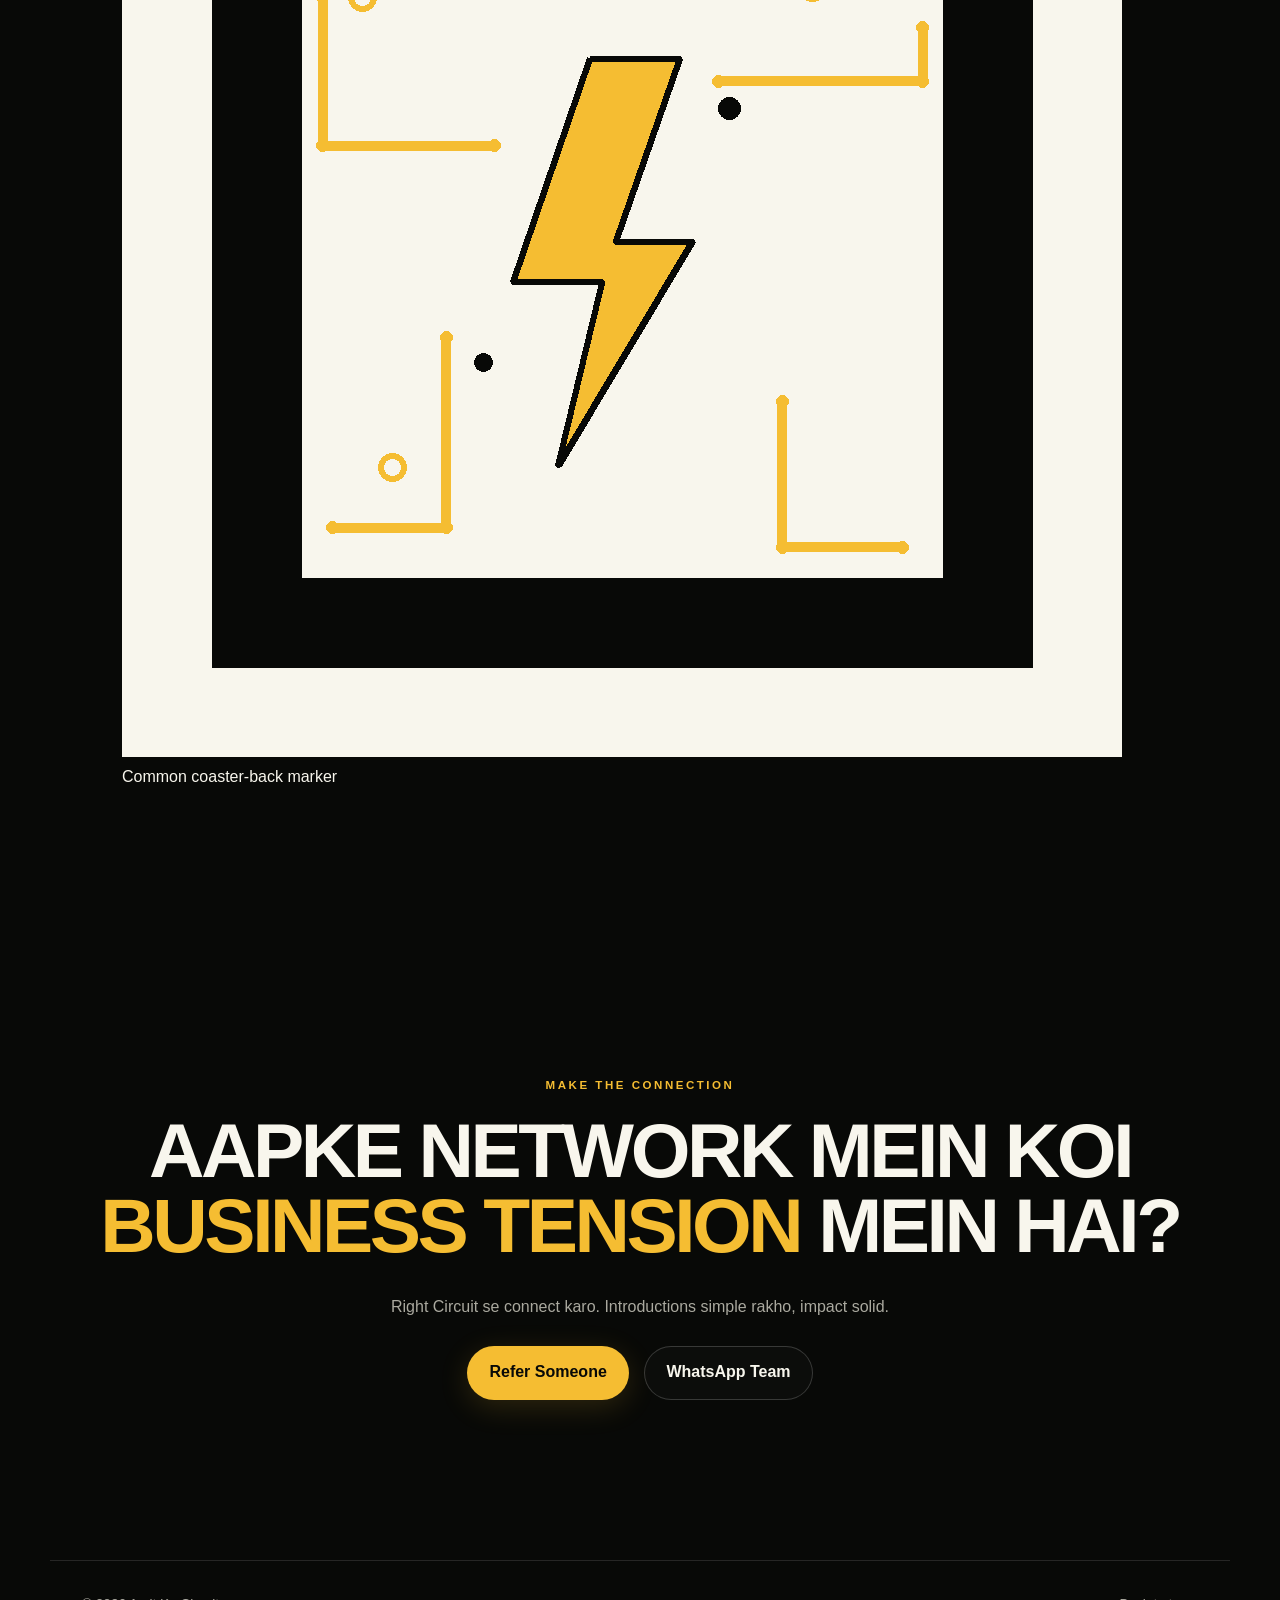
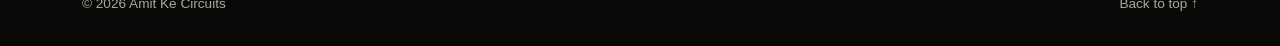
==== commit 714af678: "Add files via upload" ====
--- a/index.html
+++ b/index.html
@@ -96,6 +96,22 @@
       <div class="toolkit-visual" aria-hidden="true"><span>7</span><small>business<br>boosters</small></div>
     </section>
 
+    <section class="ar-teaser section" id="ar" aria-labelledby="ar-title">
+      <div class="ar-teaser-copy">
+        <p class="section-kicker">Optional WebAR POC</p>
+        <h2 id="ar-title">Activate<br><span>Circuit AR</span> ⚡</h2>
+        <p>Scan the common Circuit AR Badge from any coaster and watch Amit Ke Circuits come alive. Camera ya AR load nahi hua? Journey yahin se continue karne ka.</p>
+        <div class="button-row">
+          <a class="button button-primary pulse" href="ar.html" data-track="ar_button_clicked">Try AR Experience</a>
+          <a class="button button-ghost" href="assets/images/circuit-ar-badge.png" download data-track="ar_badge_downloaded">Download Badge</a>
+        </div>
+      </div>
+      <figure class="ar-badge-card">
+        <img src="assets/images/circuit-ar-badge.png" alt="Circuit AR Badge marker for Amit Ke Circuits">
+        <figcaption>Common coaster-back marker</figcaption>
+      </figure>
+    </section>
+
     <section class="final-cta section" id="refer" aria-labelledby="refer-title">
       <p class="section-kicker">Make The Connection</p>
       <h2 id="refer-title">Aapke network mein koi<br><span>business tension</span> mein hai?</h2>
@@ -111,6 +127,7 @@
   <nav class="sticky-bar" aria-label="Quick actions">
     <a href="toolkit.html" data-track="toolkit_open"><span>▣</span>Toolkit</a>
     <a href="#refer"><span>↗</span>Refer</a>
+    <a href="ar.html" data-track="ar_button_clicked"><span>⚡</span>AR</a>
     <a id="sticky-whatsapp" href="#"><span>◉</span>WhatsApp</a>
   </nav>
 </body>
--- a/css/style.css
+++ b/css/style.css
@@ -1,173 +1,227 @@
-/* ==========================================================================
-   AMIT KE CIRCUITS - GLOBAL STYLE SHEET
-   ========================================================================== */
-
 :root {
-    /* Color Palette */
-    --bg-dark: #0d0d0d;
-    --bg-card: #1a1a1a;
-    --bg-card-alt: #262626;
-    --primary-gold: #ffcc00;
-    --primary-yellow: #fff340;
-    --text-light: #ffffff;
-    --text-muted: #aaaaaa;
-    --accent-red: #ff3333;
-    --accent-green: #00cc66;
-    
-    /* Typography */
-    --font-primary: 'Impact', 'Arial Black', sans-serif;
-    --font-secondary: 'Segoe UI', Tahoma, Geneva, Verdana, sans-serif;
-    
-    /* Global Transitions */
-    --transition-fast: 0.2s ease;
-    --transition-normal: 0.4s cubic-bezier(0.25, 0.8, 0.25, 1);
+  --ink: #080907;
+  --panel: #11120f;
+  --panel-2: #171812;
+  --gold: #f5bd32;
+  --yellow: #ffe066;
+  --white: #f8f6ed;
+  --muted: #aaa99f;
+  --line: rgba(245, 189, 50, .22);
+  --display: Impact, "Arial Black", sans-serif;
+  --body: Inter, ui-sans-serif, -apple-system, BlinkMacSystemFont, "Segoe UI", Arial, sans-serif;
+  --radius: 1.25rem;
+  --max: 1180px;
 }
 
-* {
-    box-sizing: border-box;
-    margin: 0;
-    padding: 0;
-    -webkit-tap-highlight-color: transparent;
-}
-
-body {
-    background-color: var(--bg-dark);
-    color: var(--text-light);
-    font-family: var(--font-secondary);
-    min-height: 100vh;
-    overflow-x: hidden;
-    line-height: 1.6;
-}
-
-h1, h2, h3, h4 {
-    font-family: var(--font-primary);
-    text-transform: uppercase;
-    letter-spacing: 1px;
-    color: var(--primary-gold);
-}
-
-a {
-    color: inherit;
-    text-decoration: none;
-}
-
-img, video {
-    max-width: 100%;
-    height: auto;
-    display: block;
-}
-
-/* Utilities */
-.container {
-    width: 100%;
-    max-width: 480px; /* Mobile-first layout target */
-    margin: 0 auto;
-    padding: 20px;
-}
-
-.text-center { text-align: center; }
-.hidden { display: none !important; }
-
-/* Global Button Layout */
-.btn {
-    display: inline-flex;
-    align-items: center;
-    justify-content: center;
-    padding: 14px 24px;
-    font-family: var(--font-primary);
-    font-size: 1.1rem;
-    text-transform: uppercase;
-    border-radius: 8px;
-    border: none;
-    cursor: pointer;
-    transition: var(--transition-fast);
-    width: 100%;
-    text-align: center;
-    box-shadow: 0 4px 10px rgba(0,0,0,0.3);
-}
-
-.btn-primary {
-    background: linear-gradient(135deg, var(--primary-gold), var(--primary-yellow));
-    color: #000;
-}
-
-.btn-primary:active {
-    transform: scale(0.98);
-}
-
-.btn-secondary {
-    background: transparent;
-    color: var(--primary-gold);
-    border: 2px solid var(--primary-gold);
-}
-
-.btn-whatsapp {
-    background-color: #25D366;
-    color: white;
-    font-family: var(--font-secondary);
-    font-weight: bold;
-}
-
-.btn-call {
-    background-color: #0076ff;
-    color: white;
-    font-family: var(--font-secondary);
-    font-weight: bold;
-}
-
-.btn-dan {
-    background: linear-gradient(135deg, #333, #111);
-    color: var(--primary-gold);
-    border: 1px solid var(--primary-gold);
-    font-family: var(--font-secondary);
-    font-weight: bold;
-}
-
-/* Global Navigation Top bar */
-.top-navbar {
-    display: flex;
-    justify-content: space-between;
-    align-items: center;
-    padding: 15px 20px;
-    background-color: rgba(13, 13, 13, 0.95);
-    position: sticky;
-    top: 0;
-    z-index: 1000;
-    border-bottom: 2px solid var(--primary-gold);
-}
-
-.logo-text {
-    font-family: var(--font-primary);
-    font-size: 1.4rem;
-    color: var(--primary-gold);
-    text-shadow: 0 0 8px rgba(255, 204, 0, 0.6);
-}
-
-.logo-text span {
-    color: var(--text-light);
-}
-
-/* Base Bottom Sticky Controls Layout */
-.sticky-bottom-bar {
-    position: fixed;
-    bottom: 0;
-    left: 50%;
-    transform: translateX(-50%);
-    width: 100%;
-    max-width: 480px;
-    background: rgba(26, 26, 26, 0.95);
-    border-top: 2px solid var(--primary-gold);
-    padding: 12px 20px;
-    display: grid;
-    grid-template-columns: repeat(3, 1fr);
-    gap: 10px;
-    z-index: 999;
-    box-shadow: 0 -5px 20px rgba(0,0,0,0.5);
-}
-
-.sticky-bottom-bar .btn {
-    padding: 10px 5px;
-    font-size: 0.85rem;
-    font-family: var(--font-secondary);
-    font-weight: bold;
-}+* { box-sizing: border-box; }
+html { scroll-behavior: smooth; }
+body { margin: 0; background: var(--ink); color: var(--white); font-family: var(--body); line-height: 1.55; overflow-x: hidden; }
+a { color: inherit; text-decoration: none; }
+button, a { -webkit-tap-highlight-color: transparent; }
+button { font: inherit; }
+img, video { max-width: 100%; }
+::selection { background: var(--gold); color: var(--ink); }
+
+.skip-link { position: fixed; left: 1rem; top: -5rem; z-index: 1000; padding: .8rem 1rem; background: var(--gold); color: var(--ink); font-weight: 700; }
+.skip-link:focus { top: 1rem; }
+.ambient-grid { position: fixed; inset: 0; z-index: -1; opacity: .34; background-image: linear-gradient(var(--line) 1px, transparent 1px), linear-gradient(90deg, var(--line) 1px, transparent 1px); background-size: 56px 56px; mask-image: radial-gradient(circle at 50% 20%, black, transparent 70%); }
+.ambient-grid::after { content: ""; position: absolute; inset: 0; background: radial-gradient(circle at 50% 10%, rgba(245, 189, 50, .12), transparent 30%), linear-gradient(to bottom, transparent, var(--ink) 80%); }
+
+.site-header { position: absolute; z-index: 20; top: 0; left: 0; right: 0; max-width: var(--max); margin: auto; display: flex; align-items: center; justify-content: space-between; padding: 1.4rem 2rem; }
+.brand { display: flex; gap: .65rem; align-items: center; font-weight: 600; letter-spacing: -.02em; }
+.brand strong { color: var(--gold); }
+.brand-bolt { display: grid; place-items: center; width: 2rem; height: 2rem; border: 1px solid var(--gold); border-radius: 50%; color: var(--gold); font-size: .9rem; box-shadow: 0 0 24px rgba(245, 189, 50, .2); }
+.sound-toggle, .header-back { color: var(--muted); background: transparent; border: 1px solid rgba(255,255,255,.14); border-radius: 999px; padding: .55rem .85rem; cursor: pointer; font-size: .78rem; }
+.sound-toggle:hover, .header-back:hover { color: var(--white); border-color: var(--gold); }
+.music-toggle { position: fixed; z-index: 70; right: 1.1rem; bottom: 1.1rem; min-height: 2.7rem; padding: .7rem 1rem .7rem 2.3rem; border: 1px solid rgba(245,189,50,.45); border-radius: 999px; color: var(--white); background: rgba(8,9,7,.88); backdrop-filter: blur(14px); cursor: pointer; font-size: .78rem; font-weight: 800; box-shadow: 0 14px 40px rgba(0,0,0,.38), 0 0 28px rgba(245,189,50,.12); }
+.music-toggle::before { content: "♪"; position: absolute; left: .95rem; top: 50%; transform: translateY(-50%); color: var(--gold); font-size: 1rem; }
+.music-toggle:hover { transform: translateY(-2px); border-color: var(--gold); color: var(--gold); }
+.music-toggle[data-music-state="on"] { background: var(--gold); color: var(--ink); border-color: var(--gold); }
+.music-toggle[data-music-state="on"]::before { color: var(--ink); }
+.music-toggle[data-music-state="missing"] { color: var(--muted); border-color: rgba(255,255,255,.14); }
+
+.section { max-width: var(--max); margin: 0 auto; padding: 7rem 2rem; position: relative; }
+.section-kicker, .eyebrow { margin: 0 0 1.1rem; color: var(--gold); text-transform: uppercase; letter-spacing: .22em; font-size: .72rem; font-weight: 700; }
+h1, h2, h3, p { margin-top: 0; }
+h1, h2 { font-family: var(--display); text-transform: uppercase; line-height: .98; letter-spacing: -.045em; }
+h1 span, h2 span { color: var(--gold); }
+h2 { font-size: clamp(2.6rem, 6vw, 5.8rem); margin-bottom: 2rem; }
+.section-heading { display: grid; grid-template-columns: 1.4fr .6fr; gap: 3rem; align-items: end; margin-bottom: 3rem; }
+.section-heading h2 { margin-bottom: 0; }
+.section-heading > p { color: var(--muted); max-width: 28rem; }
+
+.hero { min-height: 100svh; max-width: 1440px; margin: auto; padding: 10rem max(2rem, 8vw) 5rem; display: flex; flex-direction: column; justify-content: center; position: relative; overflow: hidden; }
+.hero > .eyebrow, .hero > h1, .hero > .hero-copy, .hero > .hero-actions { position: relative; z-index: 3; max-width: 58%; }
+.hero::before { content: ""; position: absolute; width: 38vw; height: 38vw; min-width: 340px; min-height: 340px; right: -7vw; top: 18%; border: 1px solid var(--line); border-radius: 50%; box-shadow: inset 0 0 80px rgba(245,189,50,.05), 0 0 90px rgba(245,189,50,.05); }
+.hero h1, .page-hero h1, .fallback-page h1 { font-size: clamp(3.5rem, 8.8vw, 8.2rem); max-width: 1120px; margin: 0 0 1.5rem; }
+.hero > h1 { max-width: 58%; }
+.hero-copy { max-width: 39rem; font-size: 1.15rem; color: var(--muted); }
+.hero-actions, .button-row { display: flex; flex-wrap: wrap; gap: .9rem; align-items: center; margin-top: 1.6rem; }
+.button { min-height: 3.35rem; display: inline-flex; align-items: center; justify-content: center; gap: 1rem; border: 1px solid transparent; border-radius: 999px; padding: .85rem 1.35rem; font-weight: 700; cursor: pointer; transition: .25s ease; }
+.button-primary { background: var(--gold); color: var(--ink); box-shadow: 0 7px 30px rgba(245,189,50,.16); }
+.button-primary:hover { background: var(--yellow); transform: translateY(-2px); box-shadow: 0 12px 38px rgba(245,189,50,.24); }
+.button-ghost { background: rgba(255,255,255,.02); color: var(--white); border-color: rgba(255,255,255,.18); }
+.button-ghost:hover { border-color: var(--gold); color: var(--gold); transform: translateY(-2px); }
+.button-small { min-height: 2.7rem; padding: .65rem 1rem; font-size: .85rem; }
+.text-link { color: var(--gold); font-weight: 700; }
+.scroll-cue { position: absolute; bottom: 2.5rem; left: max(2rem, 8vw); color: var(--muted); font-size: .8rem; }
+.scroll-cue span { color: var(--gold); margin-left: .5rem; }
+.hero-orbit { position: absolute; width: 38vw; height: 38vw; min-width: 340px; min-height: 340px; right: -7vw; top: 18%; animation: rotate 24s linear infinite; }
+.hero-orbit span { position: absolute; width: 10px; height: 10px; border-radius: 50%; background: var(--gold); box-shadow: 0 0 18px var(--gold); }
+.hero-orbit span:nth-child(1) { left: 50%; top: 0; }.hero-orbit span:nth-child(2) { right: 2%; top: 62%; }.hero-orbit span:nth-child(3) { left: 5%; top: 70%; }
+.hero-poster { position: absolute; z-index: 2; right: 3.5vw; bottom: 8vh; width: min(48vw, 720px); margin: 0; border: 2px solid var(--gold); border-radius: 1.5rem; overflow: hidden; transform: rotate(1.5deg); box-shadow: 0 30px 100px rgba(0,0,0,.75), 0 0 55px rgba(245,189,50,.13); }
+.hero-poster::before { content: ""; position: absolute; z-index: 1; inset: 0; background: linear-gradient(90deg, rgba(8,9,7,.52), transparent 34%), linear-gradient(to top, rgba(8,9,7,.82), transparent 36%); pointer-events: none; }
+.hero-poster img { display: block; width: 100%; aspect-ratio: 16/9; object-fit: cover; }
+.hero-poster figcaption { position: absolute; z-index: 2; left: 1.1rem; bottom: .85rem; text-transform: uppercase; font-size: .7rem; letter-spacing: .14em; }
+.hero-poster figcaption span { color: var(--ink); background: var(--gold); padding: .25rem .45rem; margin-right: .5rem; font-weight: 800; }
+.hero-character-stage { position: absolute; z-index: 2; right: 2vw; bottom: 0; width: min(49vw, 730px); height: min(76vh, 760px); overflow: hidden; border-bottom: 2px solid var(--gold); }
+.hero-character-stage::before { content: ""; position: absolute; inset: 12% 0 0; background: radial-gradient(circle at 50% 40%, rgba(245,189,50,.25), transparent 36%), linear-gradient(to top, var(--ink), transparent 55%); border: 1px solid var(--line); border-radius: 50% 50% 0 0; }
+.stage-circuit { position: absolute; inset: 18% 8% 10%; border: 1px dashed var(--gold); border-radius: 50%; opacity: .45; animation: rotate 28s linear infinite; }
+.stage-circuit::before, .stage-circuit::after { content: ""; position: absolute; background: var(--gold); border-radius: 50%; box-shadow: 0 0 18px var(--gold); width: 8px; height: 8px; }
+.stage-circuit::before { top: -4px; left: 50%; }.stage-circuit::after { bottom: 11%; right: 5%; }
+.hero-character { position: absolute; bottom: 2.2rem; width: 26%; height: 54%; object-fit: contain; object-position: bottom; filter: drop-shadow(0 24px 20px rgba(0,0,0,.55)); transform-origin: 50% 100%; animation: character-arrive .9s cubic-bezier(.2,.8,.2,1) both, character-float 4.6s ease-in-out 1s infinite; }
+.hero-character-amit { left: 30%; z-index: 5; height: 72%; width: 31%; animation-delay: .1s, 1.15s; }
+.hero-character-prachi { left: 6%; z-index: 2; height: 50%; animation-delay: .18s, 1.2s; }
+.hero-character-sopan { left: -2%; z-index: 1; height: 58%; animation-delay: .26s, 1.25s; }
+.hero-character-shikha { left: 18%; z-index: 3; height: 56%; animation-delay: .34s, 1.3s; }
+.hero-character-tejaswini { left: 51%; z-index: 4; height: 63%; animation-delay: .42s, 1.35s; }
+.hero-character-prashant { right: 7%; z-index: 3; height: 60%; animation-delay: .5s, 1.4s; }
+.hero-character-shubham { right: -2%; z-index: 2; height: 56%; animation-delay: .58s, 1.45s; }
+.spark-track { position: absolute; left: 0; right: 0; top: 34%; height: 1px; background: linear-gradient(90deg, transparent 4%, var(--line) 4%, var(--line) 82%, transparent 82%); opacity: .8; }
+.spark { display: block; width: 7px; height: 7px; border-radius: 50%; background: white; box-shadow: 0 0 8px white, 0 0 18px var(--gold), 0 0 35px var(--gold); animation: spark-travel 4s ease-in-out infinite; }
+
+.setup { min-height: 82vh; display: flex; flex-direction: column; justify-content: center; text-align: center; }
+.setup h2 { font-size: clamp(3rem, 7vw, 7rem); }
+.tension-ticker { display: flex; gap: .65rem; justify-content: center; flex-wrap: wrap; }
+.tension-ticker span { border: 1px solid var(--line); background: rgba(245,189,50,.03); border-radius: 999px; color: var(--muted); padding: .7rem 1.1rem; animation: word-glow 7s infinite; }
+.tension-ticker span:nth-child(2) { animation-delay: 1s }.tension-ticker span:nth-child(3) { animation-delay: 2s }.tension-ticker span:nth-child(4) { animation-delay: 3s }.tension-ticker span:nth-child(5) { animation-delay: 4s }.tension-ticker span:nth-child(6) { animation-delay: 5s }.tension-ticker span:nth-child(7) { animation-delay: 6s }
+.story-scenes { margin-top: 4rem; display: grid; grid-template-columns: repeat(3,1fr); gap: 1.1rem; perspective: 1200px; }
+.story-scene { position: relative; padding: 0; aspect-ratio: 1; overflow: hidden; border: 2px solid var(--gold); border-radius: 1.1rem; background: var(--panel); color: var(--white); cursor: pointer; text-align: left; transform: rotate(calc((var(--scene-index) - 1) * 1.3deg)); box-shadow: 0 24px 55px rgba(0,0,0,.42); transition: transform .3s ease, box-shadow .3s ease; }
+.story-scene::before { content: ""; position: absolute; z-index: 1; inset: 0; background: linear-gradient(to top, rgba(8,9,7,.98) 3%, rgba(8,9,7,.12) 58%); }
+.story-scene::after { content: "⚡"; position: absolute; z-index: 2; right: .8rem; top: .6rem; color: var(--gold); font-size: 1.6rem; filter: drop-shadow(0 0 9px var(--gold)); }
+.story-scene img { position: absolute; z-index: 1; inset: 3% 0 9%; width: 100%; height: 88%; object-fit: contain; object-position: center bottom; transition: transform .45s ease; filter: drop-shadow(0 22px 17px rgba(0,0,0,.52)); transform-origin: 50% 100%; animation: character-float 4.4s ease-in-out infinite; }
+.story-scene-copy { position: absolute; z-index: 3; inset: auto 1rem 1rem; display: grid; }
+.story-scene-copy small { color: var(--gold); text-transform: uppercase; letter-spacing: .18em; }
+.story-scene-copy strong { font: clamp(1.25rem,2vw,2rem)/1 var(--display); text-transform: uppercase; margin: .35rem 0 .55rem; }
+.story-scene-copy b { font-size: .78rem; color: var(--gold); text-transform: uppercase; }
+.story-scene:hover { transform: rotate(0) translateY(-10px) scale(1.025); box-shadow: 0 36px 70px rgba(0,0,0,.55), 0 0 35px rgba(245,189,50,.12); }
+.story-scene:hover img { transform: scale(1.06); }
+.stage-effect { position: absolute; z-index: 0; inset: 0; pointer-events: none; overflow: hidden; }
+.character-prashant { background: linear-gradient(90deg, #171712 0 49.3%, #060704 49.5% 50.5%, #24251f 50.7% 100%); }
+.character-prashant .stage-effect::before { content: "↑ 8 ↑"; position: absolute; right: 8%; top: 8%; padding: .35rem .75rem; color: #73ff2f; background: #030401; border: 2px solid #756f5d; border-radius: .35rem; font: 1.2rem var(--display); letter-spacing: .2em; box-shadow: 0 0 22px rgba(115,255,47,.18); }
+.character-prashant .stage-effect::after { content: ""; position: absolute; left: 50%; top: 0; bottom: 0; width: 3px; background: #050505; box-shadow: -80px 0 0 rgba(255,255,255,.05), 80px 0 0 rgba(255,255,255,.05); animation: lift-glow 2.8s ease-in-out infinite; }
+.character-tejaswini { background: radial-gradient(circle at 50% 35%, rgba(83,190,59,.25), transparent 34%), linear-gradient(145deg,#17251a,#090b08 62%); }
+.character-tejaswini .stage-effect::before { content: "ENERGY 100%"; position: absolute; right: 5%; top: 7%; color: #75ee43; border: 1px solid #75ee43; background: #071006; padding: .35rem .55rem; font: .75rem var(--display); box-shadow: 0 0 20px rgba(117,238,67,.2); animation: energy-pulse 1.6s ease-in-out infinite; }
+.character-tejaswini .stage-effect::after { content: ""; position: absolute; left: 4%; right: 4%; top: 52%; height: 3px; background: linear-gradient(90deg,transparent,#75ee43 12% 25%,transparent 25% 31%,#75ee43 31% 38%,transparent 38% 42%,#75ee43 42% 47%,transparent 47% 100%); filter: drop-shadow(0 0 8px #75ee43); animation: heartbeat-run 2.2s linear infinite; }
+.character-sopan { background-color: #0b1720; background-image: linear-gradient(rgba(68,156,211,.12) 1px,transparent 1px),linear-gradient(90deg,rgba(68,156,211,.12) 1px,transparent 1px); background-size: 30px 30px; }
+.character-sopan .stage-effect::before { content: ""; position: absolute; left: 8%; right: 8%; bottom: 22%; height: 38%; border: 3px solid rgba(245,189,50,.68); border-bottom: 0; clip-path: polygon(0 100%,0 45%,18% 45%,18% 22%,44% 22%,44% 0,70% 0,70% 32%,100% 32%,100% 100%); animation: blueprint-rise 3.2s ease-in-out infinite; }
+.character-sopan .stage-effect::after { content: "BLUEPRINT READY"; position: absolute; left: 6%; top: 7%; color: var(--gold); border: 1px solid var(--gold); padding: .3rem .5rem; font: .7rem var(--display); letter-spacing: .12em; }
+
+.prop-stage { min-height: 590px; position: relative; border: 1px solid var(--line); border-radius: 2rem; background: radial-gradient(circle at 50% 50%, rgba(245,189,50,.08), transparent 42%), var(--panel); overflow: hidden; }
+.prop-stage::before, .prop-stage::after { content: ""; position: absolute; left: 50%; top: 50%; transform: translate(-50%,-50%); border: 1px dashed var(--line); border-radius: 50%; width: 58%; aspect-ratio: 1; }
+.prop-stage::after { width: 28%; }
+.prop-button { --x: 50%; --y: 50%; position: absolute; z-index: 2; left: var(--x); top: var(--y); transform: translate(-50%,-50%); width: 122px; border: 0; background: transparent; color: var(--white); cursor: pointer; text-align: center; }
+.prop-button:nth-child(1) { --x: 50%; --y: 17%; }.prop-button:nth-child(2) { --x: 77%; --y: 29%; }.prop-button:nth-child(3) { --x: 83%; --y: 66%; }.prop-button:nth-child(4) { --x: 63%; --y: 83%; }.prop-button:nth-child(5) { --x: 36%; --y: 83%; }.prop-button:nth-child(6) { --x: 16%; --y: 63%; }.prop-button:nth-child(7) { --x: 22%; --y: 29%; }
+.prop-icon { width: 84px; aspect-ratio: 1; margin: 0 auto .7rem; display: grid; place-items: center; border: 1px solid var(--line); border-radius: 50%; background: var(--ink); transition: .28s ease; position: relative; }
+.prop-icon::after { content: ""; position: absolute; inset: -7px; border: 1px dashed transparent; border-radius: 50%; transition: .28s; }
+.prop-icon svg { width: 50px; height: 50px; fill: none; stroke: currentColor; stroke-width: 3; stroke-linecap: round; stroke-linejoin: round; }
+.prop-button strong { display: block; font-size: .82rem; }.prop-button small { color: var(--muted); }
+.prop-button:hover .prop-icon, .prop-button.active .prop-icon, .prop-button:focus-visible .prop-icon { color: var(--gold); border-color: var(--gold); transform: translateY(-5px) scale(1.06); box-shadow: 0 0 32px rgba(245,189,50,.25); }
+.prop-button:hover .prop-icon::after, .prop-button.active .prop-icon::after { border-color: var(--gold); transform: rotate(20deg); }
+.reveal-panel { position: relative; z-index: 5; margin: -4rem auto 0; width: calc(100% - 4rem); max-width: 900px; padding: 2.2rem; background: rgba(23,24,18,.97); border: 1px solid var(--gold); border-radius: var(--radius); box-shadow: 0 30px 80px rgba(0,0,0,.55); }
+.reveal-panel[hidden] { display: none; }
+.reveal-grid { display: grid; grid-template-columns: minmax(180px, 310px) 1fr; gap: 2rem; align-items: center; }
+.reveal-scene { align-self: stretch; min-height: 270px; border-radius: 1rem; overflow: hidden; border: 1px solid var(--gold); position: relative; }
+.reveal-scene::after { content: ""; position: absolute; inset: 0; box-shadow: inset 0 0 55px rgba(0,0,0,.3); }
+.reveal-scene img { width: 100%; height: 100%; object-fit: cover; display: block; }
+.reveal-character-stage { align-self: stretch; min-height: 310px; border-radius: 1rem; overflow: hidden; border: 1px solid var(--gold); position: relative; }
+.reveal-character-stage > img { position: absolute; z-index: 2; left: 5%; right: 5%; bottom: 0; width: 90%; height: 94%; object-fit: contain; object-position: center bottom; filter: drop-shadow(0 18px 15px rgba(0,0,0,.5)); animation: character-arrive .55s cubic-bezier(.2,.8,.2,1) both, character-float 4s ease-in-out .6s infinite; }
+.reveal-profile { background: radial-gradient(circle at 50% 36%,rgba(245,189,50,.2),transparent 40%),linear-gradient(145deg,#252116,var(--ink)); }
+.reveal-profile > img { height: 92%; }
+.reveal-prop { display: grid; justify-items: center; gap: 1rem; }.reveal-prop .prop-icon { width: 110px; margin: 0; color: var(--gold); }.reveal-prop .member-monogram { width: 88px; font-size: 1.5rem; }
+.member-monogram { width: 120px; aspect-ratio: 1; display: grid; place-items: center; border-radius: 50%; background: var(--gold); color: var(--ink); font: 2.1rem var(--display); position: relative; }
+.member-monogram::after { content: ""; position: absolute; inset: 8px; border: 1px dashed var(--ink); border-radius: inherit; opacity: .4; }
+.reveal-panel h3 { font: clamp(1.7rem,4vw,3.3rem)/1 var(--display); text-transform: uppercase; margin-bottom: .45rem; }
+.reveal-category { color: var(--gold); font-weight: 700; }.reveal-tagline { font-size: 1.15rem; }.reveal-hint { color: var(--muted); font-size: .9rem; }
+
+.quick { display: none; }
+.quick.is-open { display: block; animation: reveal-up .5s ease both; }
+.quick-grid { display: grid; grid-template-columns: repeat(2, 1fr); gap: 1rem; }
+.quick-card { display: grid; grid-template-columns: 64px 1fr auto; align-items: center; gap: 1rem; padding: 1rem; border: 1px solid rgba(255,255,255,.12); border-radius: 1rem; background: var(--panel); transition: .2s; }
+.quick-card:hover { border-color: var(--gold); transform: translateY(-2px); }
+.quick-card .prop-icon { width: 64px; margin: 0; }.quick-card .prop-icon svg { width: 36px; height: 36px; }.quick-card strong { display: block; }.quick-card small { color: var(--muted); }.quick-arrow { color: var(--gold); font-size: 1.4rem; }
+.quick-avatar, .guide-avatar, .resource-avatar { display: block; overflow: hidden; border: 1px solid var(--gold); background: radial-gradient(circle at 50% 30%,rgba(245,189,50,.2),transparent 45%),var(--ink); }
+.quick-avatar { width: 64px; height: 64px; border-radius: 50%; }.quick-avatar img, .guide-avatar img, .resource-avatar img { width: 100%; height: 100%; object-fit: contain; object-position: center bottom; display: block; }
+
+.guide-list { border-top: 1px solid rgba(255,255,255,.12); }
+.guide-row { display: grid; grid-template-columns: 54px 2fr 1fr auto; gap: 1.5rem; align-items: center; padding: 1.15rem .5rem; border-bottom: 1px solid rgba(255,255,255,.12); transition: .2s; }
+.guide-avatar { width: 54px; height: 54px; border-radius: 50%; }
+.guide-row:hover { padding-left: 1.2rem; background: linear-gradient(90deg, rgba(245,189,50,.06), transparent); }
+.guide-row strong { color: var(--gold); }.guide-row span { color: var(--muted); }
+
+.toolkit-strip { display: grid; grid-template-columns: 1.3fr .7fr; align-items: center; gap: 3rem; border: 1px solid var(--line); background: linear-gradient(135deg, var(--panel), #1a180d); border-radius: 2rem; padding: 5rem; }
+.toolkit-copy > p:not(.section-kicker) { max-width: 38rem; color: var(--muted); }
+.toolkit-visual { width: min(280px, 100%); aspect-ratio: 1; justify-self: center; display: grid; place-content: center; border: 1px solid var(--gold); border-radius: 50%; text-align: center; box-shadow: 0 0 80px rgba(245,189,50,.09), inset 0 0 60px rgba(245,189,50,.05); }
+.toolkit-visual span { font: 7rem/.8 var(--display); color: var(--gold); }.toolkit-visual small { margin-top: 1rem; text-transform: uppercase; letter-spacing: .2em; }
+.final-cta { text-align: center; padding-top: 10rem; padding-bottom: 10rem; }.final-cta > p:not(.section-kicker) { color: var(--muted); }.final-cta .hero-actions { justify-content: center; }
+.site-footer { max-width: var(--max); margin: auto; padding: 2rem; border-top: 1px solid rgba(255,255,255,.12); display: flex; justify-content: space-between; color: var(--muted); font-size: .85rem; }
+.sticky-bar { display: none; }
+
+/* Member pages */
+.member-entry { min-height: 72vh; display: grid; place-items: center; text-align: center; padding: 8rem 2rem 4rem; position: relative; overflow: hidden; }
+.member-entry.has-scene { min-height: 92svh; place-items: end start; text-align: left; background-image: linear-gradient(90deg, rgba(8,9,7,.98) 0%, rgba(8,9,7,.72) 38%, rgba(8,9,7,.08) 76%), linear-gradient(to top, rgba(8,9,7,.9), transparent 55%), var(--entry-image); background-size: cover; background-position: center; }
+.member-entry.has-scene::before { content: ""; position: absolute; inset: 0; border: 2px solid var(--gold); border-radius: 0 0 2rem 2rem; pointer-events: none; box-shadow: inset 0 0 100px rgba(0,0,0,.35); }
+.member-entry .entry-content { position: relative; z-index: 2; max-width: 750px; }
+.member-entry.has-scene .entry-content { padding-left: max(1rem, 6vw); padding-bottom: 5vh; }
+.member-entry.has-character { min-height: 92svh; place-items: end start; text-align: left; background: radial-gradient(circle at 75% 40%,rgba(245,189,50,.14),transparent 30%),var(--ink); }
+.member-entry.has-character::before { content: ""; position: absolute; inset: 0; background-image: linear-gradient(var(--line) 1px,transparent 1px),linear-gradient(90deg,var(--line) 1px,transparent 1px); background-size: 46px 46px; mask-image: linear-gradient(90deg,transparent,black); opacity: .3; }
+.entry-character-wrap { position: absolute; z-index: 1; right: 3%; bottom: 0; width: 54%; height: 88%; overflow: hidden; }
+.entry-character-wrap > .entry-character { position: absolute; z-index: 2; inset: 0; width: 100%; height: 100%; object-fit: contain; object-position: center bottom; filter: drop-shadow(0 30px 25px rgba(0,0,0,.6)); transform-origin: 50% 100%; animation: character-arrive .8s cubic-bezier(.2,.8,.2,1) both, character-float 4.8s ease-in-out .9s infinite; }
+.entry-category-prop { position: absolute; z-index: 3; left: 1%; bottom: 13%; width: 38%; height: 38%; object-fit: contain; filter: drop-shadow(0 18px 18px rgba(0,0,0,.7)); transform-origin: 50% 80%; animation: prop-entry .75s cubic-bezier(.2,.8,.2,1) .35s both, prop-interact 3.2s ease-in-out 1.1s infinite; }
+.member-entry.character-amit .entry-category-prop, .member-entry.character-prashant .entry-category-prop, .member-entry.character-shubham .entry-category-prop, .member-entry.character-tejaswini .entry-category-prop { left: auto; right: 0; }
+.member-entry.character-prachi .entry-category-prop, .member-entry.character-sopan .entry-category-prop { left: 0; bottom: 18%; }
+.member-entry.character-shikha .entry-category-prop { left: auto; right: 0; bottom: 12%; width: 42%; height: 42%; }
+.member-entry.has-character .entry-content { padding-left: max(1rem,6vw); padding-bottom: 7vh; max-width: 50%; }
+.member-entry .prop-icon { width: 190px; margin-bottom: 2rem; border-color: var(--gold); color: var(--gold); box-shadow: 0 0 60px rgba(245,189,50,.14); animation: prop-entry .8s cubic-bezier(.2,.8,.2,1) both; }
+.member-entry .prop-icon svg { width: 105px; height: 105px; }.member-entry h1 { font-size: clamp(3.5rem, 10vw, 8.5rem); margin-bottom: .4rem; }.member-entry .category { color: var(--gold); font-weight: 700; }.member-entry .tagline { font-size: clamp(1.1rem, 2vw, 1.55rem); max-width: 700px; color: var(--muted); }
+.member-hero { display: grid; grid-template-columns: .65fr 1.35fr; gap: 4rem; align-items: center; }
+.portrait-card { aspect-ratio: 4/5; border: 1px solid var(--line); border-radius: 2rem; background: radial-gradient(circle at 50% 34%, rgba(245,189,50,.22), transparent 30%), linear-gradient(150deg,var(--panel),var(--ink)); display: grid; place-items: center; position: relative; overflow: hidden; }
+.portrait-card .member-monogram { width: 45%; font-size: clamp(2rem,5vw,4rem); }.portrait-card::after { content: attr(data-label); position: absolute; bottom: 1.5rem; color: var(--muted); font-size: .7rem; letter-spacing: .16em; text-transform: uppercase; }
+.portrait-card > img { width: 100%; height: 100%; object-fit: contain; padding: 1rem; filter: drop-shadow(0 18px 17px rgba(0,0,0,.5)); animation: character-float 5s ease-in-out infinite; }
+.member-copy h2 { font-size: clamp(2.8rem,6vw,5.8rem); }.member-copy .promise { font-size: 1.25rem; max-width: 41rem; }.member-copy .tagline { color: var(--gold); font-weight: 700; font-size: 1.05rem; }
+.video-shell { max-width: 880px; margin: 0 auto; aspect-ratio: 16/9; border-radius: 1.5rem; border: 1px solid var(--line); display: grid; place-items: center; overflow: hidden; background: radial-gradient(circle, rgba(245,189,50,.12), transparent 45%), var(--panel); text-align: center; }
+.video-shell video { width: 100%; height: 100%; object-fit: contain; background: #000; }
+.play-placeholder { display: grid; gap: 1rem; justify-items: center; color: var(--muted); }.play-circle { width: 74px; aspect-ratio: 1; border-radius: 50%; display: grid; place-items: center; background: var(--gold); color: var(--ink); font-size: 1.4rem; padding-left: 4px; }
+.prop-journey { display: grid; gap: 1rem; }
+.prop-stepper { display: grid; grid-template-columns: repeat(5,1fr); gap: .7rem; }
+.prop-step { position: relative; min-height: 108px; padding: 1rem; border: 1px solid rgba(255,255,255,.13); border-radius: 1rem; background: linear-gradient(150deg,rgba(255,255,255,.035),transparent),var(--panel); color: var(--muted); cursor: pointer; text-align: left; transition: transform .25s ease,border-color .25s ease,background .25s ease,color .25s ease; }
+.prop-step:hover { transform: translateY(-3px); border-color: rgba(245,189,50,.5); }
+.prop-step.active { color: var(--white); border-color: var(--gold); background: linear-gradient(145deg,rgba(245,189,50,.15),rgba(245,189,50,.03)),var(--panel); transform: translateY(-4px); box-shadow: 0 12px 35px rgba(0,0,0,.25); }
+.prop-step.completed::after { content: "\2713"; position: absolute; top: .6rem; right: .7rem; color: var(--gold); font-weight: 900; }
+.prop-step-icon { display: grid; place-items: center; width: 36px; height: 36px; margin-bottom: .55rem; border: 1px solid currentColor; border-radius: 50%; color: var(--gold); }
+.prop-step-icon svg { width: 20px; height: 20px; fill: none; stroke: currentColor; stroke-width: 1.8; stroke-linecap: round; stroke-linejoin: round; }
+.prop-step strong { display: block; color: inherit; font-size: .86rem; }.prop-step small { display: block; margin-top: .2rem; color: var(--muted); }
+.prop-story-stage { display: grid; grid-template-columns: .85fr 1.15fr; min-height: 430px; overflow: hidden; border: 1px solid var(--line); border-radius: 1.6rem; background: radial-gradient(circle at 25% 45%,rgba(245,189,50,.14),transparent 34%),linear-gradient(135deg,#17170f,var(--ink)); box-shadow: inset 0 0 70px rgba(0,0,0,.35); }
+.prop-story-visual { position: relative; min-height: 430px; display: grid; place-items: center; overflow: hidden; background-image: linear-gradient(rgba(255,255,255,.035) 1px,transparent 1px),linear-gradient(90deg,rgba(255,255,255,.035) 1px,transparent 1px); background-size: 38px 38px; }
+.prop-story-visual::after { content: ""; position: absolute; width: 70%; aspect-ratio: 1; border: 1px solid rgba(245,189,50,.35); border-radius: 50%; box-shadow: 0 0 60px rgba(245,189,50,.08); }
+.prop-story-visual img { position: relative; z-index: 2; width: 88%; height: 360px; object-fit: contain; filter: drop-shadow(0 24px 22px rgba(0,0,0,.65)); animation: category-prop-float 3.2s ease-in-out infinite; }
+.prop-story-stage[data-step="problem"] .prop-story-visual img { filter: grayscale(.65) drop-shadow(0 24px 22px rgba(0,0,0,.65)); animation-name: prop-trouble; }
+.prop-story-stage[data-step="solution"] .prop-story-visual img { animation-name: prop-power; }
+.prop-story-stage[data-step="referral"] .prop-story-visual img { animation-name: prop-connect; }
+.prop-story-stage[data-step="resource"] .prop-story-visual img { animation-name: prop-download; }
+.prop-story-stage[data-step="contact"] .prop-story-visual img { animation-name: prop-contact; }
+.prop-story-copy { align-self: center; padding: clamp(2rem,5vw,4.5rem); animation: step-in .35s ease both; }
+.prop-story-copy .step-count { color: var(--gold); font-size: .75rem; font-weight: 800; letter-spacing: .18em; text-transform: uppercase; }
+.prop-story-copy h3 { margin-top: .65rem; font-size: clamp(2.3rem,5vw,5rem); }.prop-story-copy p { max-width: 42rem; color: var(--muted); font-size: 1.08rem; }
+.prop-story-actions { display: flex; flex-wrap: wrap; gap: .7rem; margin-top: 1.5rem; }.prop-next { margin-left: auto; }
+.content-split { display: grid; grid-template-columns: 1fr 1fr; gap: 1.2rem; }.content-card { border: 1px solid rgba(255,255,255,.12); border-radius: var(--radius); padding: 2rem; background: var(--panel); }.content-card.good { border-color: rgba(245,189,50,.4); }.content-card h3 { font-size: 1.35rem; }.content-card ul { padding-left: 1.2rem; color: var(--muted); }.content-card li { margin: .7rem 0; }.proof-row { display: grid; grid-template-columns: repeat(3,1fr); gap: 1rem; }.proof-item { min-height: 140px; display: grid; place-items: center; text-align: center; border: 1px solid var(--line); border-radius: 1rem; color: var(--gold); font: 1.2rem var(--display); text-transform: uppercase; background: var(--panel); }
+.download-card { display: grid; grid-template-columns: 1fr auto; gap: 2rem; align-items: center; padding: 3rem; border-radius: 1.5rem; color: var(--ink); background: var(--gold); }.download-card h2 { color: var(--ink); font-size: clamp(2rem,5vw,4rem); margin-bottom: .6rem; }.download-card p { margin-bottom: 0; }.download-card .button { background: var(--ink); color: var(--white); }
+
+/* Inner pages */
+.page-hero { min-height: 75vh; display: flex; flex-direction: column; justify-content: center; }.page-hero > p:not(.section-kicker) { color: var(--muted); font-size: 1.15rem; max-width: 42rem; }.page-hero .button { align-self: flex-start; }
+.resource-grid { display: grid; grid-template-columns: repeat(2,1fr); gap: 1.2rem; }.resource-card { border: 1px solid rgba(255,255,255,.12); border-radius: var(--radius); padding: 2rem; background: var(--panel); display: grid; grid-template-columns: 68px 1fr; gap: 1.2rem; }.resource-card .prop-icon { width: 68px; margin: 0; }.resource-card .prop-icon svg { width: 38px; }.resource-card h2 { font-family: var(--body); font-size: 1.25rem; letter-spacing: -.02em; text-transform: none; line-height: 1.25; margin-bottom: .4rem; }.resource-card p { color: var(--muted); font-size: .9rem; }.resource-card .button-row { margin-top: 1rem; }.fallback-page { min-height: 100svh; max-width: 760px; margin: auto; padding: 8rem 2rem; display: flex; flex-direction: column; justify-content: center; align-items: center; text-align: center; }.fallback-page p:not(.section-kicker) { color: var(--muted); max-width: 600px; }.fallback-icon { width: 110px; aspect-ratio: 1; border: 1px solid var(--gold); color: var(--gold); display: grid; place-items: center; border-radius: 50%; font: 2rem var(--display); margin-bottom: 2rem; box-shadow: 0 0 60px rgba(245,189,50,.15); }
+.resource-avatar { width: 68px; height: 82px; border-radius: .8rem; align-self: start; }
+.error-state { min-height: 85vh; display: grid; place-content: center; text-align: center; padding: 2rem; }.error-state h1 { font-size: clamp(3rem,8vw,7rem); }.error-state p { color: var(--muted); }
+
+:focus-visible { outline: 3px solid var(--yellow); outline-offset: 4px; }
+.motion-paused *, .motion-paused *::before, .motion-paused *::after { animation-play-state: paused !important; }
--- a/css/animations.css
+++ b/css/animations.css
@@ -1,127 +1,23 @@
-/* ==========================================================================
-   AMIT KE CIRCUITS - ADVANCED NATIVE INTERACTIVE ANIMATIONS
-   ========================================================================== */
-
-/* Spark Path Drawing Layout */
-@keyframes drawCircuit {
-    to {
-        stroke-dashoffset: 0;
-    }
-}
-
-@keyframes sparkMovement {
-    0% {
-        offset-distance: 0%;
-        opacity: 1;
-        filter: drop-shadow(0 0 2px #fff340);
-    }
-    90% {
-        opacity: 1;
-    }
-    100% {
-        offset-distance: 100%;
-        opacity: 0;
-        filter: drop-shadow(0 0 12px #ffcc00);
-    }
-}
-
-.circuit-svg path {
-    stroke-dasharray: 1000;
-    stroke-dashoffset: 1000;
-    animation: drawCircuit 2.5s cubic-bezier(0.4, 0, 0.2, 1) forwards;
-}
-
-.spark-particle {
-    width: 12px;
-    height: 12px;
-    background: var(--primary-yellow);
-    border-radius: 50%;
-    position: absolute;
-    offset-path: path('M 240 50 Q 100 200 240 350 T 240 600');
-    animation: sparkMovement 2.5s linear infinite;
-    box-shadow: 0 0 15px var(--primary-gold), 0 0 30px #ffffff;
-}
-
-/* Pulsing CTAs */
-@keyframes pulseGlow {
-    0% {
-        box-shadow: 0 0 0 0 rgba(255, 204, 0, 0.7);
-    }
-    70% {
-        box-shadow: 0 0 0 12px rgba(255, 204, 0, 0);
-    }
-    100% {
-        box-shadow: 0 0 0 0 rgba(255, 204, 0, 0);
-    }
-}
-
-.pulse-cta {
-    animation: pulseGlow 2s infinite ease-in-out;
-}
-
-/* Circuit Ambient Electronic Glows */
-@keyframes ambientGlow {
-    0%, 100% { filter: drop-shadow(0 0 4px rgba(255, 243, 64, 0.3)); }
-    50% { filter: drop-shadow(0 0 14px rgba(255, 204, 0, 0.8)); }
-}
-
-.prop-glow-active {
-    animation: ambientGlow 1.5s infinite alternate;
-    border-color: var(--primary-gold) !important;
-}
-
-/* Entry/Exit Viewport Panels Transits */
-.fade-in-up {
-    opacity: 0;
-    transform: translateY(20px);
-    animation: fadeInUp 0.5s cubic-bezier(0.16, 1, 0.3, 1) forwards;
-}
-
-@keyframes fadeInUp {
-    to {
-        opacity: 1;
-        transform: translateY(0);
-    }
-}
-
-/* Sequenced Problem Text Reveals */
-@keyframes problemTextPop {
-    0% { transform: scale(0.8); opacity: 0; filter: blur(5px); }
-    50% { transform: scale(1.1); filter: none; }
-    100% { transform: scale(1); opacity: 1; color: var(--primary-yellow); text-shadow: 0 0 8px var(--primary-gold); }
-}
-
-.problem-word-glow {
-    opacity: 0;
-    display: inline-block;
-    animation: problemTextPop 0.6s cubic-bezier(0.175, 0.885, 0.32, 1.275) forwards;
-}
-
-/* Member Custom Canvas Interactive Specifics */
-@keyframes blueprintRoll {
-    from { transform: scaleX(0); opacity: 0; }
-    to { transform: scaleX(1); opacity: 1; }
-}
-.anim-blueprint { animation: blueprintRoll 0.6s ease forwards; transform-origin: center; }
-
-@keyframes liftDoorsOpen {
-    0% { transform: scaleX(1); }
-    100% { transform: scaleX(0); }
-}
-.lift-door-left { animation: liftDoorsOpen 0.8s ease-in-out forwards; transform-origin: left; }
-.lift-door-right { animation: liftDoorsOpen 0.8s ease-in-out forwards; transform-origin: right; }
-
-@keyframes calculateStream {
-    0% { transform: translateY(-20px); opacity: 0; }
-    50% { opacity: 1; }
-    100% { transform: translateY(20px); opacity: 0; }
-}
-.calc-particle { animation: calculateStream 0.4s linear infinite; }
-
-@keyframes heartbeatPulse {
-    0%, 100% { transform: scale(1); }
-    14% { transform: scale(1.3); }
-    28% { transform: scale(1.1); }
-    42% { transform: scale(1.4); }
-}
-.pulse-heart { animation: heartbeatPulse 1.2s infinite; }+@keyframes reveal-up { from { opacity: 0; transform: translateY(24px); } to { opacity: 1; transform: translateY(0); } }
+@keyframes rotate { to { transform: rotate(360deg); } }
+@keyframes spark-travel { 0% { transform: translateX(4vw); opacity: 0; } 12% { opacity: 1; } 75% { transform: translateX(78vw); opacity: 1; } 100% { transform: translateX(84vw); opacity: 0; } }
+@keyframes word-glow { 0%, 12%, 100% { color: var(--muted); border-color: var(--line); box-shadow: none; } 5% { color: var(--ink); background: var(--gold); border-color: var(--gold); box-shadow: 0 0 25px rgba(245,189,50,.22); } }
+@keyframes prop-entry { from { opacity: 0; transform: scale(.4) rotate(-12deg); } to { opacity: 1; transform: scale(1) rotate(0); } }
+@keyframes pulse { 0%,100% { box-shadow: 0 0 0 0 rgba(245,189,50,0); } 50% { box-shadow: 0 0 0 10px rgba(245,189,50,.08); } }
+@keyframes character-arrive { from { opacity: 0; transform: translateY(12%) scale(.86); } to { opacity: 1; transform: translateY(0) scale(1); } }
+@keyframes character-float { 0%,100% { translate: 0 0; rotate: -.25deg; } 50% { translate: 0 -9px; rotate: .35deg; } }
+@keyframes lift-glow { 0%,100% { box-shadow: -80px 0 0 rgba(255,255,255,.04),80px 0 0 rgba(255,255,255,.04),0 0 0 var(--gold); } 50% { box-shadow: -90px 0 18px rgba(245,189,50,.1),90px 0 18px rgba(245,189,50,.1),0 0 24px var(--gold); } }
+@keyframes energy-pulse { 0%,100% { transform: scale(1); filter: brightness(1); } 50% { transform: scale(1.05); filter: brightness(1.35); } }
+@keyframes heartbeat-run { from { transform: translateX(-12%); opacity: .5; } 45% { opacity: 1; } to { transform: translateX(12%); opacity: .5; } }
+@keyframes blueprint-rise { 0%,100% { transform: translateY(8px); opacity: .45; } 50% { transform: translateY(-8px); opacity: .9; } }
+@keyframes prop-interact { 0%,100% { translate: 0 0; rotate: -2deg; } 50% { translate: 0 -13px; rotate: 3deg; } }
+@keyframes category-prop-float { 0%,100% { transform: translateY(4px) rotate(-1deg); } 50% { transform: translateY(-10px) rotate(1deg); } }
+@keyframes prop-trouble { 0%,100% { transform: translateX(0) rotate(0); } 35% { transform: translateX(-7px) rotate(-2deg); } 70% { transform: translateX(7px) rotate(2deg); } }
+@keyframes prop-power { 0%,100% { transform: scale(.96); filter: brightness(.95); } 50% { transform: scale(1.05); filter: brightness(1.22) drop-shadow(0 0 16px rgba(245,189,50,.55)); } }
+@keyframes prop-connect { 0%,100% { transform: translateX(-8px) rotate(-1deg); } 50% { transform: translateX(9px) rotate(1deg); } }
+@keyframes prop-download { 0%,100% { transform: translateY(-8px); } 50% { transform: translateY(10px); } }
+@keyframes prop-contact { 0%,100% { transform: rotate(-3deg) scale(1); } 50% { transform: rotate(3deg) scale(1.04); filter: drop-shadow(0 0 18px rgba(245,189,50,.6)); } }
+@keyframes step-in { from { opacity: 0; transform: translateY(12px); } to { opacity: 1; transform: translateY(0); } }
+.reveal-up { animation: reveal-up .65s ease both; }.delay-1 { animation-delay: .16s; }.delay-2 { animation-delay: .3s; }.delay-3 { animation-delay: .44s; }.pulse { animation: pulse 2.8s infinite; }
+.reveal-panel.is-entering { animation: reveal-up .35s ease both; }
+@media (prefers-reduced-motion: reduce) { *, *::before, *::after { animation-duration: .01ms !important; animation-iteration-count: 1 !important; scroll-behavior: auto !important; transition-duration: .01ms !important; } }
--- a/css/responsive.css
+++ b/css/responsive.css
@@ -1,63 +1,69 @@
-/* ==========================================================================
-   AMIT KE CIRCUITS - RESPONSIVE STYLES
-   ========================================================================== */
-
-/* Target Mobile Interfaces and Keep App Container Consistent */
-@media screen and (min-width: 481px) {
-    body {
-        background-color: #020202;
-    }
-    
-    .container, .top-navbar, .sticky-bottom-bar, #opening-scene, #story-mode-view {
-        max-width: 480px;
-        margin-left: auto;
-        margin-right: auto;
-        position: relative;
-    }
-    
-    .sticky-bottom-bar {
-        position: fixed;
-        left: 50%;
-        transform: translateX(-50%);
-    }
-    
-    #opening-scene {
-        position: fixed;
-        left: 50%;
-        transform: translateX(-50%);
-        width: 100%;
-    }
+@media (max-width: 800px) {
+  body { padding-bottom: 4.4rem; }
+  .site-header { padding: 1rem; }
+  .brand { font-size: .92rem; }
+  .sound-toggle { font-size: 0; width: 2.3rem; height: 2.3rem; padding: 0; }
+  .sound-toggle::after { content: "Ⅱ"; font-size: .8rem; }
+  .music-toggle { right: .8rem; bottom: 5.15rem; min-height: 2.45rem; max-width: calc(100vw - 1.6rem); padding: .62rem .85rem .62rem 2rem; font-size: .72rem; }
+  .music-toggle::before { left: .78rem; }
+  .header-back { border: 0; padding-right: 0; }
+  .section { padding: 5rem 1.1rem; }
+  .hero { padding: 8rem 1.1rem 6rem; min-height: 100svh; }
+  .hero h1, .page-hero h1, .fallback-page h1 { font-size: clamp(3rem, 15vw, 5.3rem); }
+  .hero > .eyebrow, .hero > h1, .hero > .hero-copy, .hero > .hero-actions { max-width: 100%; }
+  .hero::before, .hero-orbit { right: -48vw; top: 36%; width: 95vw; height: 95vw; }
+  .hero-actions .button { width: 100%; }
+  .hero-poster { position: relative; right: auto; bottom: auto; width: 100%; margin: 2.2rem 0 1rem; order: 8; transform: rotate(.8deg); border-radius: 1rem; }
+  .hero-character-stage { position: relative; right: auto; bottom: auto; width: 100%; height: 56vh; min-height: 430px; margin: 1.7rem 0 0; order: 8; }
+  .hero-character { bottom: 1.9rem; width: 29%; }
+  .hero-character-amit { left: 31%; width: 34%; height: 70%; }
+  .hero-character-prachi { left: 2%; width: 30%; height: 45%; }
+  .hero-character-sopan { left: -7%; width: 31%; height: 52%; }
+  .hero-character-shikha { left: 17%; width: 30%; height: 50%; }
+  .hero-character-tejaswini { left: 54%; width: 31%; height: 56%; }
+  .hero-character-prashant { right: 3%; width: 31%; height: 54%; }
+  .hero-character-shubham { right: -8%; width: 30%; height: 50%; }
+  .hero-poster figcaption { font-size: .58rem; }.scroll-cue { display: none; }
+  .scroll-cue { left: 1.1rem; }
+  .section-heading { grid-template-columns: 1fr; gap: 1rem; }
+  .section-heading > p { margin-bottom: 0; }
+  .setup { min-height: 75vh; }
+  .setup h2 { font-size: clamp(2.8rem, 13vw, 5.5rem); }
+  .story-scenes { display: flex; overflow-x: auto; margin-left: -1.1rem; margin-right: -1.1rem; padding: 1rem 1.1rem 2rem; scroll-snap-type: x mandatory; scrollbar-width: none; }
+  .story-scenes::-webkit-scrollbar { display: none; }.story-scene { min-width: 82vw; scroll-snap-align: center; transform: none; }
+  .prop-stage { min-height: 620px; border-radius: 1.4rem; }
+  .prop-stage::before { width: 88%; }.prop-stage::after { width: 50%; }
+  .prop-button { width: 94px; }
+  .prop-button:nth-child(1) { --x: 50%; --y: 13%; }.prop-button:nth-child(2) { --x: 79%; --y: 29%; }.prop-button:nth-child(3) { --x: 80%; --y: 61%; }.prop-button:nth-child(4) { --x: 62%; --y: 84%; }.prop-button:nth-child(5) { --x: 32%; --y: 84%; }.prop-button:nth-child(6) { --x: 17%; --y: 61%; }.prop-button:nth-child(7) { --x: 20%; --y: 29%; }
+  .prop-icon { width: 65px; }.prop-icon svg { width: 38px; height: 38px; }.prop-button strong { font-size: .72rem; }.prop-button small { display: none; }
+  .reveal-panel { margin-top: -1.5rem; width: calc(100% - 1rem); padding: 1.4rem; }
+  .reveal-grid { grid-template-columns: 1fr; gap: 1.2rem; }.reveal-grid .member-monogram { width: 84px; font-size: 1.5rem; }.reveal-scene, .reveal-character-stage { min-height: 0; aspect-ratio: 16/10; }
+  .reveal-panel .button-row .button { width: 100%; }
+  .quick-grid, .resource-grid { grid-template-columns: 1fr; }
+  .quick-card { grid-template-columns: 54px 1fr auto; }.quick-card .prop-icon, .quick-avatar { width: 54px; height: 54px; }.quick-card .prop-icon svg { width: 30px; }
+  .guide-row { grid-template-columns: 46px 1fr auto; gap: .8rem; }.guide-avatar { width: 46px; height: 46px; grid-row: 1/3; }.guide-row > span:not(.guide-avatar) { grid-column: 2; }.guide-row strong { grid-column: 3; grid-row: 1/3; }.guide-row .quick-arrow { display: none; }
+  .toolkit-strip { margin: 0 1.1rem; padding: 3rem 1.4rem; grid-template-columns: 1fr; }.toolkit-visual { width: 210px; grid-row: 1; }.toolkit-visual span { font-size: 5.3rem; }
+  .site-footer { padding: 1.3rem 1.1rem; }
+  .sticky-bar { display: grid; grid-template-columns: repeat(3,1fr); position: fixed; z-index: 50; bottom: 0; left: 0; right: 0; padding: .55rem max(.55rem, env(safe-area-inset-right)) calc(.55rem + env(safe-area-inset-bottom)) max(.55rem, env(safe-area-inset-left)); background: rgba(8,9,7,.96); backdrop-filter: blur(14px); border-top: 1px solid var(--line); }
+  .sticky-bar a { min-height: 3.1rem; display: flex; align-items: center; justify-content: center; flex-direction: column; gap: .08rem; border-right: 1px solid rgba(255,255,255,.1); color: var(--muted); font-size: .68rem; }
+  .sticky-bar a:last-child { border: 0; }.sticky-bar span { color: var(--gold); font-size: 1rem; }
+  .member-entry { min-height: 76vh; padding: 7rem 1rem 3rem; }.member-entry .prop-icon { width: 135px; }.member-entry .prop-icon svg { width: 74px; }.member-entry h1 { font-size: clamp(3rem,16vw,5rem); }
+  .member-entry.has-scene { min-height: 88svh; background-image: linear-gradient(to top, rgba(8,9,7,.98) 0%, rgba(8,9,7,.55) 48%, rgba(8,9,7,.04) 78%), var(--entry-image); background-position: center top; place-items: end start; }
+  .member-entry.has-scene .entry-content { padding: 0 0 3vh; }.member-entry.has-scene .prop-icon { width: 78px; margin-left: 0; }.member-entry.has-scene .prop-icon svg { width: 44px; }
+  .member-entry.has-character { min-height: 92svh; place-items: end start; }
+  .entry-character-wrap { right: -12%; top: 5rem; bottom: auto; width: 110%; height: 68%; opacity: .88; }
+  .entry-category-prop { width: 32%; height: 32%; bottom: 10%; left: 6%; }.member-entry.character-amit .entry-category-prop, .member-entry.character-prashant .entry-category-prop, .member-entry.character-shubham .entry-category-prop, .member-entry.character-tejaswini .entry-category-prop { right: 8%; }
+  .member-entry.has-character::after { content: ""; position: absolute; z-index: 2; inset: 45% 0 0; background: linear-gradient(to top,var(--ink) 25%,transparent); pointer-events: none; }
+  .member-entry.has-character .entry-content { z-index: 3; max-width: 100%; padding: 0 0 3vh; }.member-entry.has-character .prop-icon { width: 76px; margin-left: 0; }.member-entry.has-character .prop-icon svg { width: 42px; }
+  .member-hero { grid-template-columns: 1fr; gap: 2rem; }.portrait-card { max-width: 420px; width: 100%; margin: auto; }.member-copy .button-row .button { flex: 1; }
+  .prop-stepper { display: flex; overflow-x: auto; padding: .3rem .1rem .8rem; scroll-snap-type: x mandatory; scrollbar-width: none; }.prop-stepper::-webkit-scrollbar { display: none; }.prop-step { min-width: 140px; scroll-snap-align: start; }
+  .prop-story-stage { grid-template-columns: 1fr; min-height: 0; }.prop-story-visual { min-height: 285px; }.prop-story-visual img { height: 245px; width: 86%; }.prop-story-copy { padding: 2rem 1.3rem; }.prop-story-copy h3 { font-size: clamp(2.4rem,12vw,4rem); }.prop-next { margin-left: 0; }
+  .content-split { grid-template-columns: 1fr; }.proof-row { grid-template-columns: 1fr; }.proof-item { min-height: 100px; }
+  .download-card { grid-template-columns: 1fr; padding: 2rem 1.3rem; }.download-card .button { width: 100%; }
+  .resource-card { grid-template-columns: 54px 1fr; padding: 1.3rem; }.resource-card .prop-icon, .resource-avatar { width: 54px; }.resource-avatar { height: 68px; }.resource-card .prop-icon svg { width: 30px; }
 }
 
-/* Small Screens Adjustments */
-@media screen and (max-width: 360px) {
-    h1 {
-        font-size: 1.8rem !important;
-    }
-    h2 {
-        font-size: 1.4rem !important;
-    }
-    .btn {
-        padding: 10px 16px;
-        font-size: 0.95rem;
-    }
-    .prop-card {
-        padding: 10px !important;
-    }
+@media (max-width: 380px) {
+  .prop-stage { min-height: 560px; }.prop-button { width: 82px; }.prop-icon { width: 58px; }.prop-button strong { font-size: .67rem; }
+  .guide-row { font-size: .86rem; }
 }
-
-/* Fix safe areas for newer modern phones */
-@supports (padding-bottom: env(safe-area-inset-bottom)) {
-    .sticky-bottom-bar {
-        padding-bottom: calc(12px + env(safe-area-inset-bottom));
-    }
-    body {
-        padding-bottom: calc(80px + env(safe-area-inset-bottom));
-    }
-}
-
-@media print {
-    .sticky-bottom-bar, .top-navbar, .btn, video, #opening-scene {
-        display: none !important;
-    }
-}
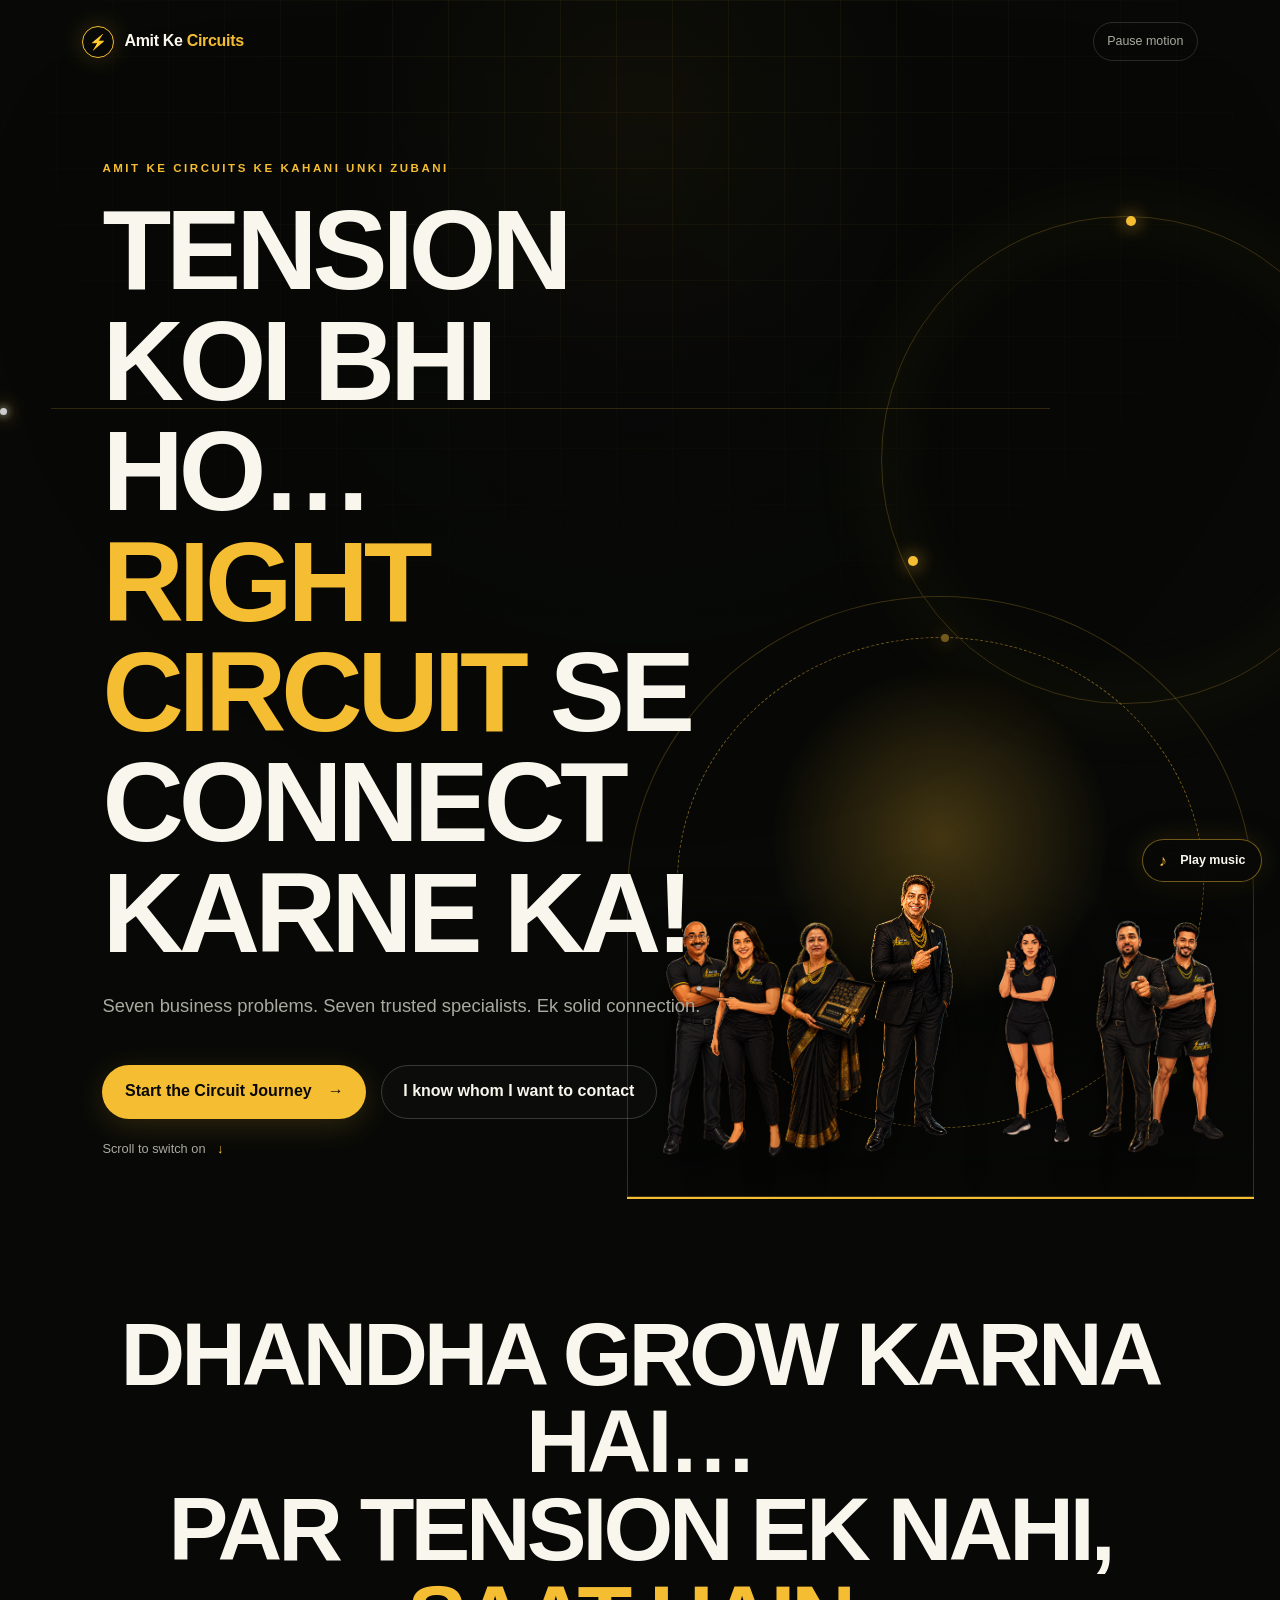
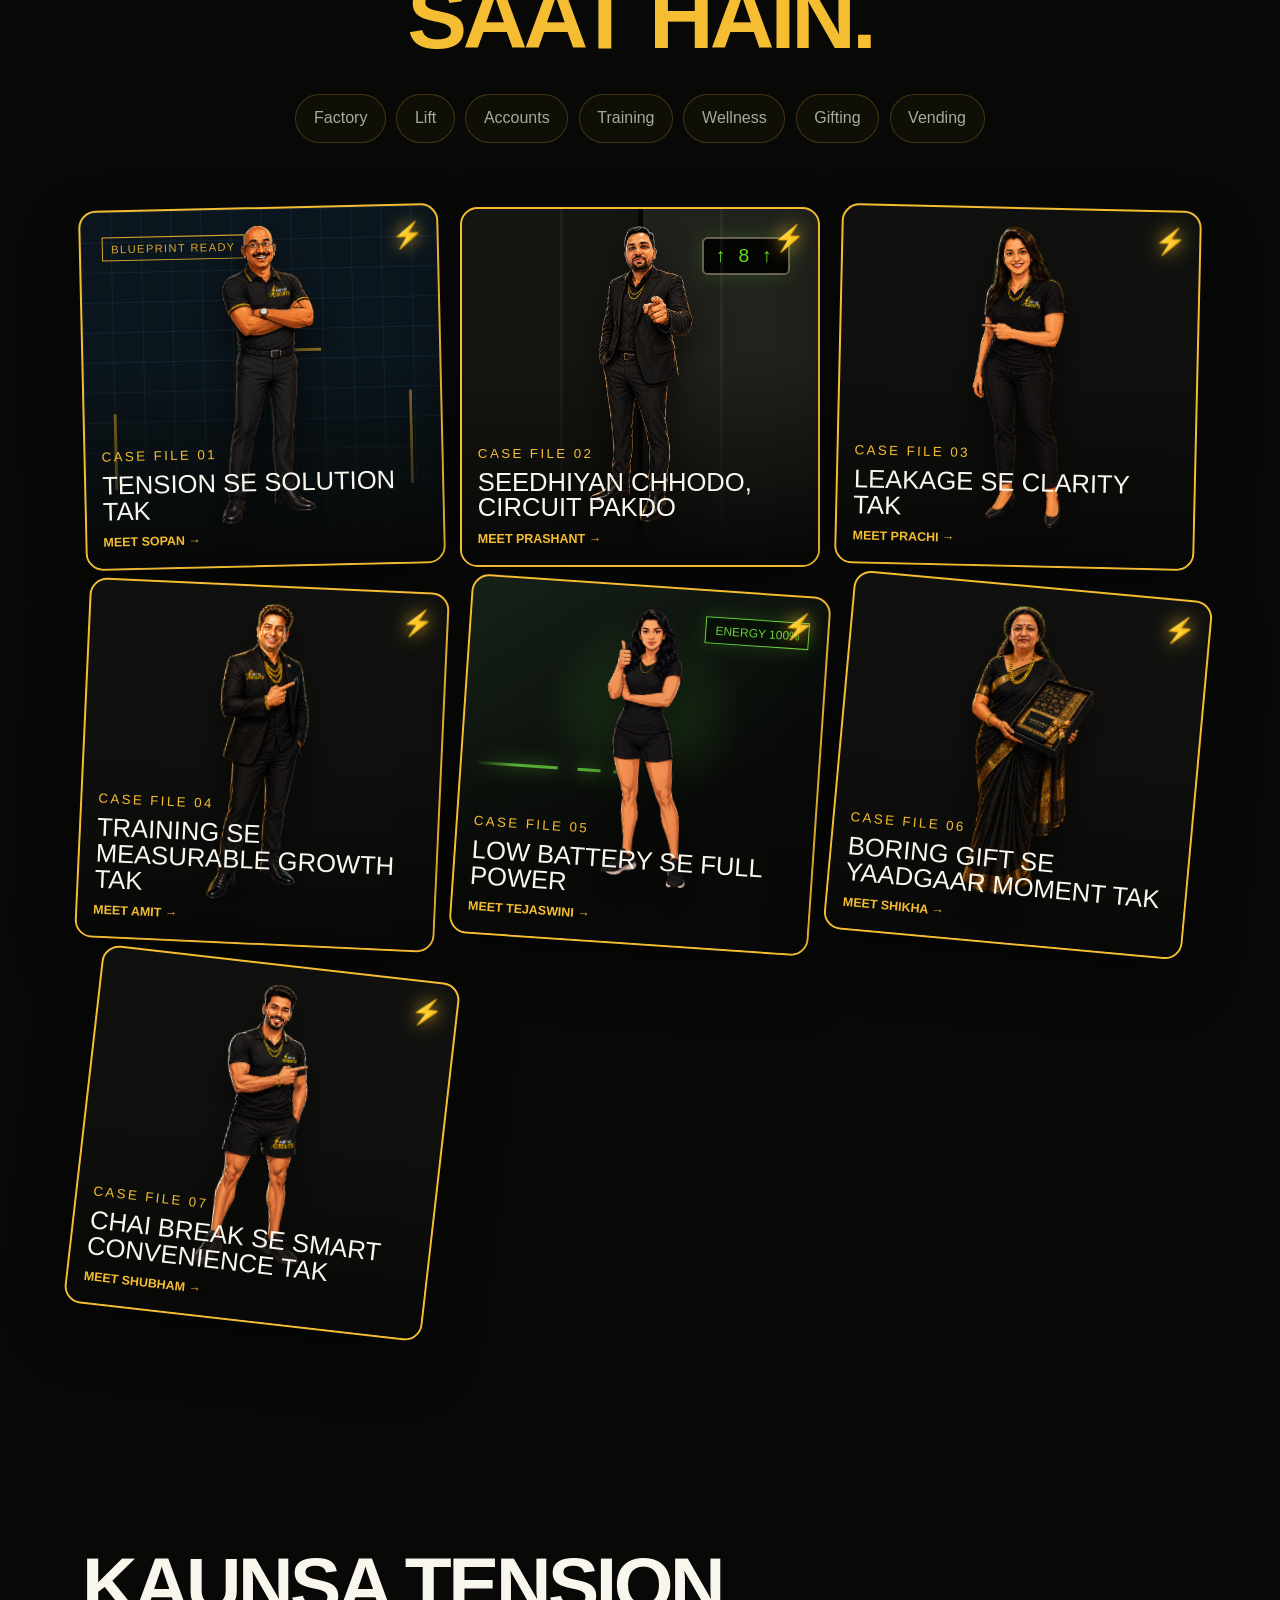
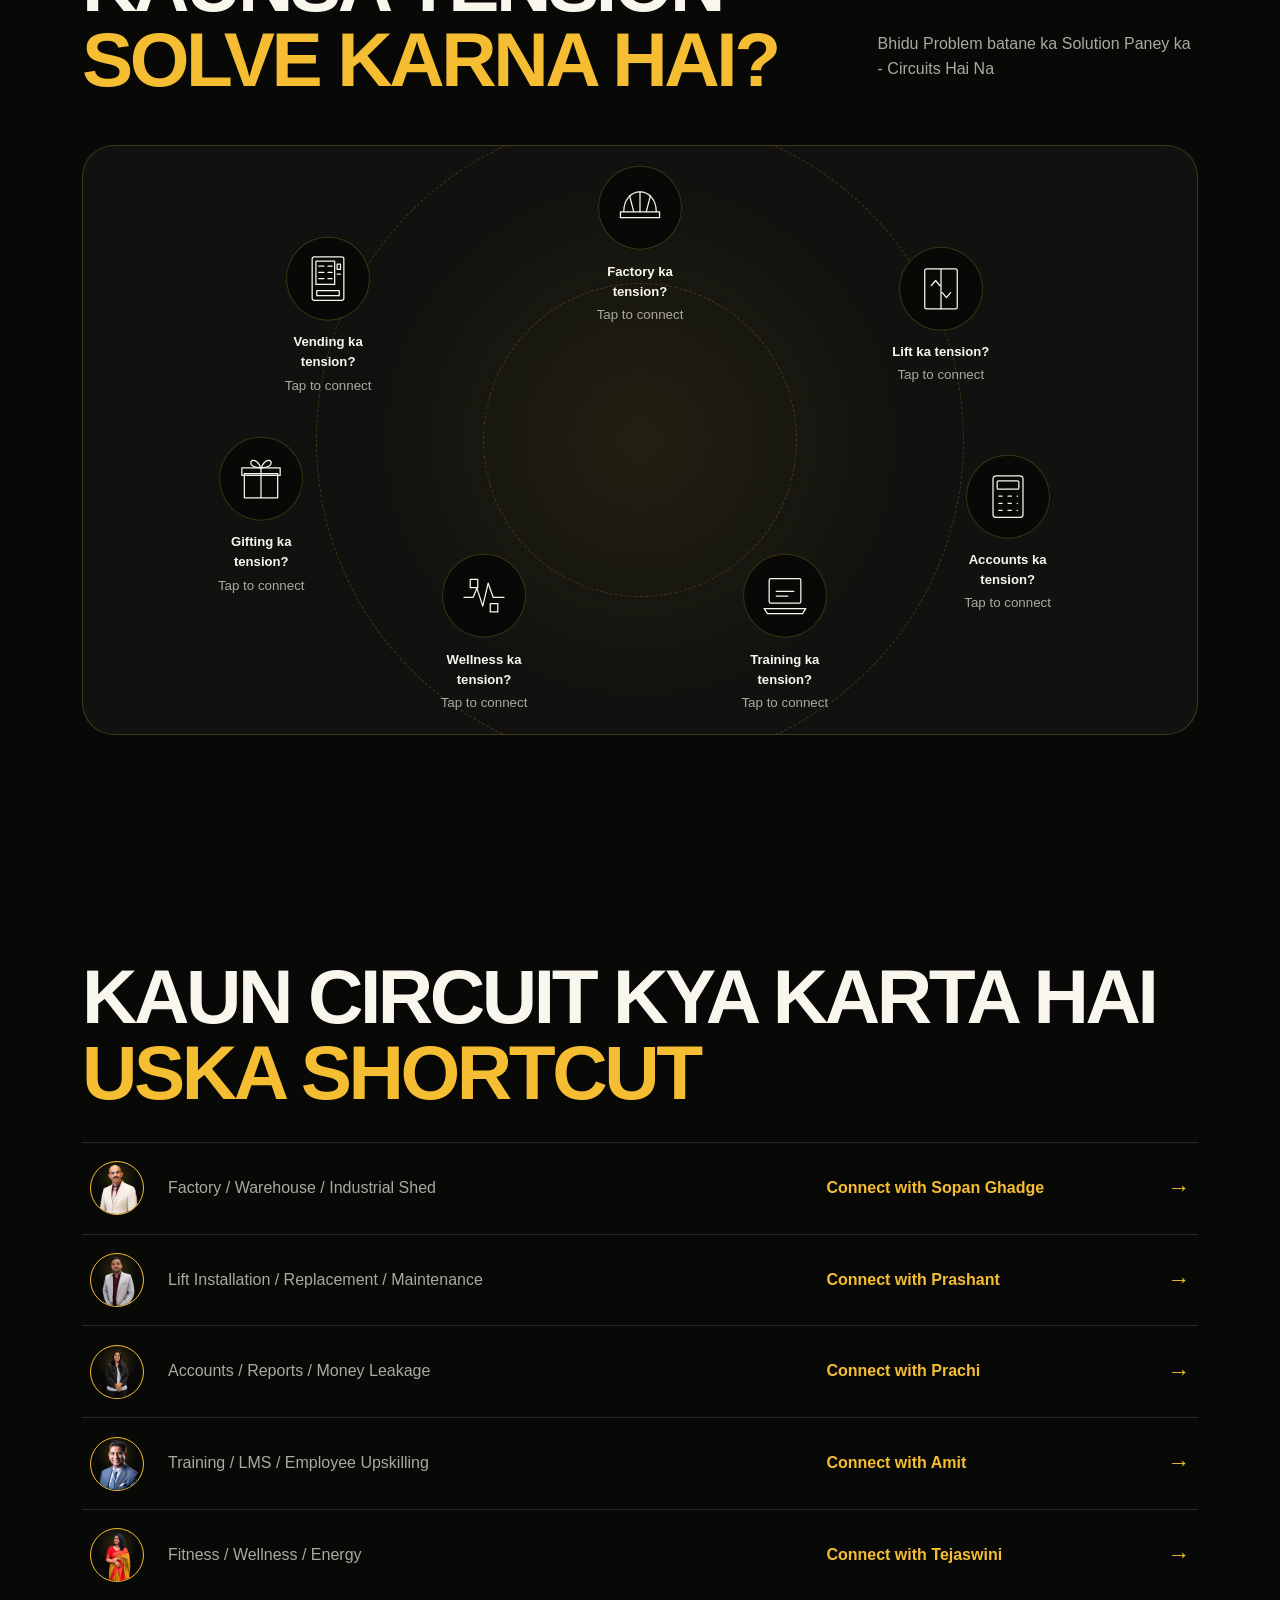
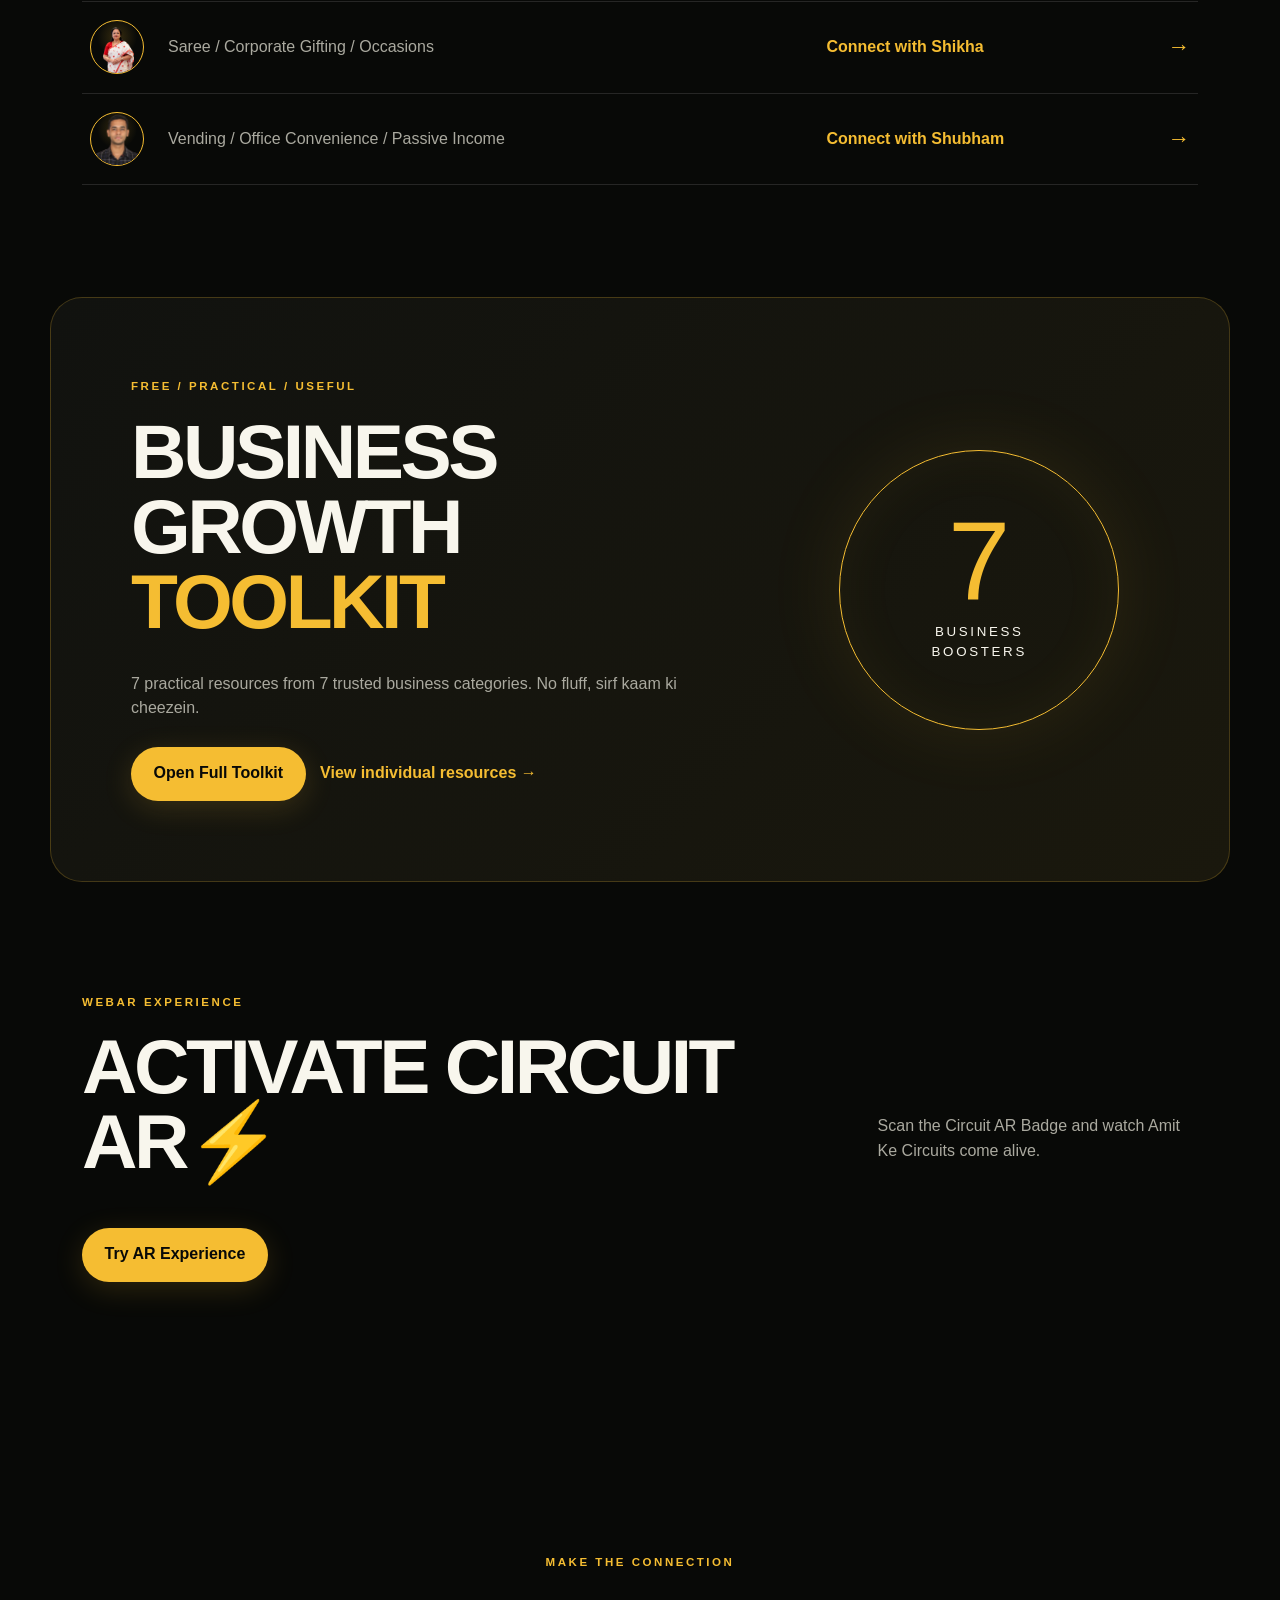
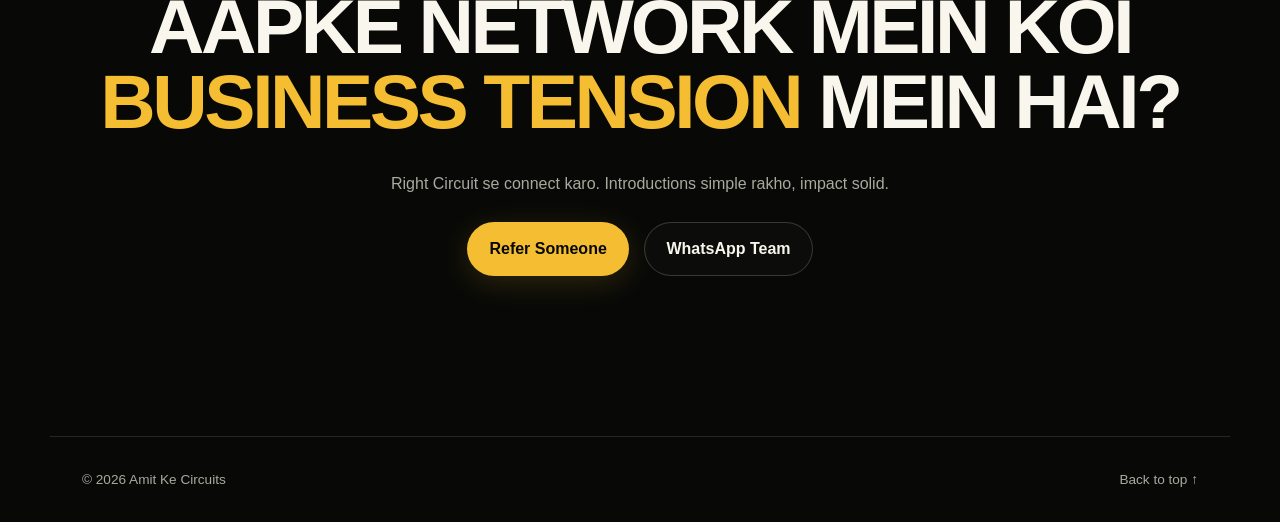
==== commit eb3b766b: "Add files via upload" ====
--- a/index.html
+++ b/index.html
@@ -5,10 +5,16 @@
   <meta name="viewport" content="width=device-width, initial-scale=1">
   <meta name="theme-color" content="#080907">
   <meta name="description" content="Amit Ke Circuits ke Kahani Unki Zubani.">
+  <meta property="og:title" content="Amit Ke Circuits">
+  <meta property="og:description" content="Tension koi bhi ho... Right Circuit se connect karne ka!">
+  <meta name="apple-mobile-web-app-status-bar-style" content="black-translucent">
+
   <title>Amit Ke Circuits | Right Circuit se connection</title>
   <link rel="stylesheet" href="css/style.css">
   <link rel="stylesheet" href="css/animations.css">
   <link rel="stylesheet" href="css/responsive.css">
+
+  
   <script src="js/data.js" defer></script>
   <script src="js/analytics.js" defer></script>
   <script src="js/audio.js" defer></script>
@@ -96,21 +102,20 @@
       <div class="toolkit-visual" aria-hidden="true"><span>7</span><small>business<br>boosters</small></div>
     </section>
 
-    <section class="ar-teaser section" id="ar" aria-labelledby="ar-title">
-      <div class="ar-teaser-copy">
-        <p class="section-kicker">Optional WebAR POC</p>
-        <h2 id="ar-title">Activate<br><span>Circuit AR</span> ⚡</h2>
-        <p>Scan the common Circuit AR Badge from any coaster and watch Amit Ke Circuits come alive. Camera ya AR load nahi hua? Journey yahin se continue karne ka.</p>
+
+    <section class="section ar-home" id="ar-home">
+        <div class="section-heading">
+            <div>
+                <p class="section-kicker">WebAR Experience</p>
+                <h2>Activate Circuit AR<span>⚡</span></h2>
+            </div>
+            <p> Scan the Circuit AR Badge and watch Amit Ke Circuits come alive.</p>
+        </div>
         <div class="button-row">
-          <a class="button button-primary pulse" href="ar.html" data-track="ar_button_clicked">Try AR Experience</a>
-          <a class="button button-ghost" href="assets/images/circuit-ar-badge.png" download data-track="ar_badge_downloaded">Download Badge</a>
+            <a href="ar.html" class="button button-primary" data-track="ar_clicked"> Try AR Experience </a>
         </div>
-      </div>
-      <figure class="ar-badge-card">
-        <img src="assets/images/circuit-ar-badge.png" alt="Circuit AR Badge marker for Amit Ke Circuits">
-        <figcaption>Common coaster-back marker</figcaption>
-      </figure>
     </section>
+
 
     <section class="final-cta section" id="refer" aria-labelledby="refer-title">
       <p class="section-kicker">Make The Connection</p>
@@ -127,7 +132,6 @@
   <nav class="sticky-bar" aria-label="Quick actions">
     <a href="toolkit.html" data-track="toolkit_open"><span>▣</span>Toolkit</a>
     <a href="#refer"><span>↗</span>Refer</a>
-    <a href="ar.html" data-track="ar_button_clicked"><span>⚡</span>AR</a>
     <a id="sticky-whatsapp" href="#"><span>◉</span>WhatsApp</a>
   </nav>
 </body>
--- a/css/style.css
+++ b/css/style.css
@@ -163,6 +163,12 @@
 .toolkit-copy > p:not(.section-kicker) { max-width: 38rem; color: var(--muted); }
 .toolkit-visual { width: min(280px, 100%); aspect-ratio: 1; justify-self: center; display: grid; place-content: center; border: 1px solid var(--gold); border-radius: 50%; text-align: center; box-shadow: 0 0 80px rgba(245,189,50,.09), inset 0 0 60px rgba(245,189,50,.05); }
 .toolkit-visual span { font: 7rem/.8 var(--display); color: var(--gold); }.toolkit-visual small { margin-top: 1rem; text-transform: uppercase; letter-spacing: .2em; }
+.ar-teaser { display: grid; grid-template-columns: minmax(0, 1.1fr) minmax(220px, .55fr); align-items: center; gap: 2rem; }
+.ar-teaser-copy { max-width: 760px; }
+.ar-teaser-copy h2 { font-size: clamp(3.2rem, 7vw, 7rem); }
+.ar-badge-card { margin: 0; justify-self: center; width: min(100%, 300px); padding: 1rem; border: 2px solid var(--gold); border-radius: 1rem; background: linear-gradient(180deg, rgba(245,189,50,.16), rgba(255,255,255,.04)); box-shadow: 0 30px 80px rgba(0,0,0,.45), 0 0 45px rgba(245,189,50,.12); transform: rotate(1.2deg); }
+.ar-badge-card img { display: block; width: 100%; aspect-ratio: 1; object-fit: contain; border-radius: .6rem; background: #fff; }
+.ar-badge-card figcaption { margin-top: .85rem; color: var(--muted); font-size: .78rem; text-align: center; text-transform: uppercase; letter-spacing: .14em; }
 .final-cta { text-align: center; padding-top: 10rem; padding-bottom: 10rem; }.final-cta > p:not(.section-kicker) { color: var(--muted); }.final-cta .hero-actions { justify-content: center; }
 .site-footer { max-width: var(--max); margin: auto; padding: 2rem; border-top: 1px solid rgba(255,255,255,.12); display: flex; justify-content: space-between; color: var(--muted); font-size: .85rem; }
 .sticky-bar { display: none; }
--- a/css/responsive.css
+++ b/css/responsive.css
@@ -43,8 +43,9 @@
   .quick-card { grid-template-columns: 54px 1fr auto; }.quick-card .prop-icon, .quick-avatar { width: 54px; height: 54px; }.quick-card .prop-icon svg { width: 30px; }
   .guide-row { grid-template-columns: 46px 1fr auto; gap: .8rem; }.guide-avatar { width: 46px; height: 46px; grid-row: 1/3; }.guide-row > span:not(.guide-avatar) { grid-column: 2; }.guide-row strong { grid-column: 3; grid-row: 1/3; }.guide-row .quick-arrow { display: none; }
   .toolkit-strip { margin: 0 1.1rem; padding: 3rem 1.4rem; grid-template-columns: 1fr; }.toolkit-visual { width: 210px; grid-row: 1; }.toolkit-visual span { font-size: 5.3rem; }
+  .ar-teaser { grid-template-columns: 1fr; gap: 2rem; }.ar-badge-card { grid-row: 1; width: min(78vw, 260px); transform: rotate(.6deg); }.ar-teaser .button-row .button { width: 100%; }
   .site-footer { padding: 1.3rem 1.1rem; }
-  .sticky-bar { display: grid; grid-template-columns: repeat(3,1fr); position: fixed; z-index: 50; bottom: 0; left: 0; right: 0; padding: .55rem max(.55rem, env(safe-area-inset-right)) calc(.55rem + env(safe-area-inset-bottom)) max(.55rem, env(safe-area-inset-left)); background: rgba(8,9,7,.96); backdrop-filter: blur(14px); border-top: 1px solid var(--line); }
+  .sticky-bar { display: grid; grid-template-columns: repeat(4,1fr); position: fixed; z-index: 50; bottom: 0; left: 0; right: 0; padding: .55rem max(.55rem, env(safe-area-inset-right)) calc(.55rem + env(safe-area-inset-bottom)) max(.55rem, env(safe-area-inset-left)); background: rgba(8,9,7,.96); backdrop-filter: blur(14px); border-top: 1px solid var(--line); }
   .sticky-bar a { min-height: 3.1rem; display: flex; align-items: center; justify-content: center; flex-direction: column; gap: .08rem; border-right: 1px solid rgba(255,255,255,.1); color: var(--muted); font-size: .68rem; }
   .sticky-bar a:last-child { border: 0; }.sticky-bar span { color: var(--gold); font-size: 1rem; }
   .member-entry { min-height: 76vh; padding: 7rem 1rem 3rem; }.member-entry .prop-icon { width: 135px; }.member-entry .prop-icon svg { width: 74px; }.member-entry h1 { font-size: clamp(3rem,16vw,5rem); }
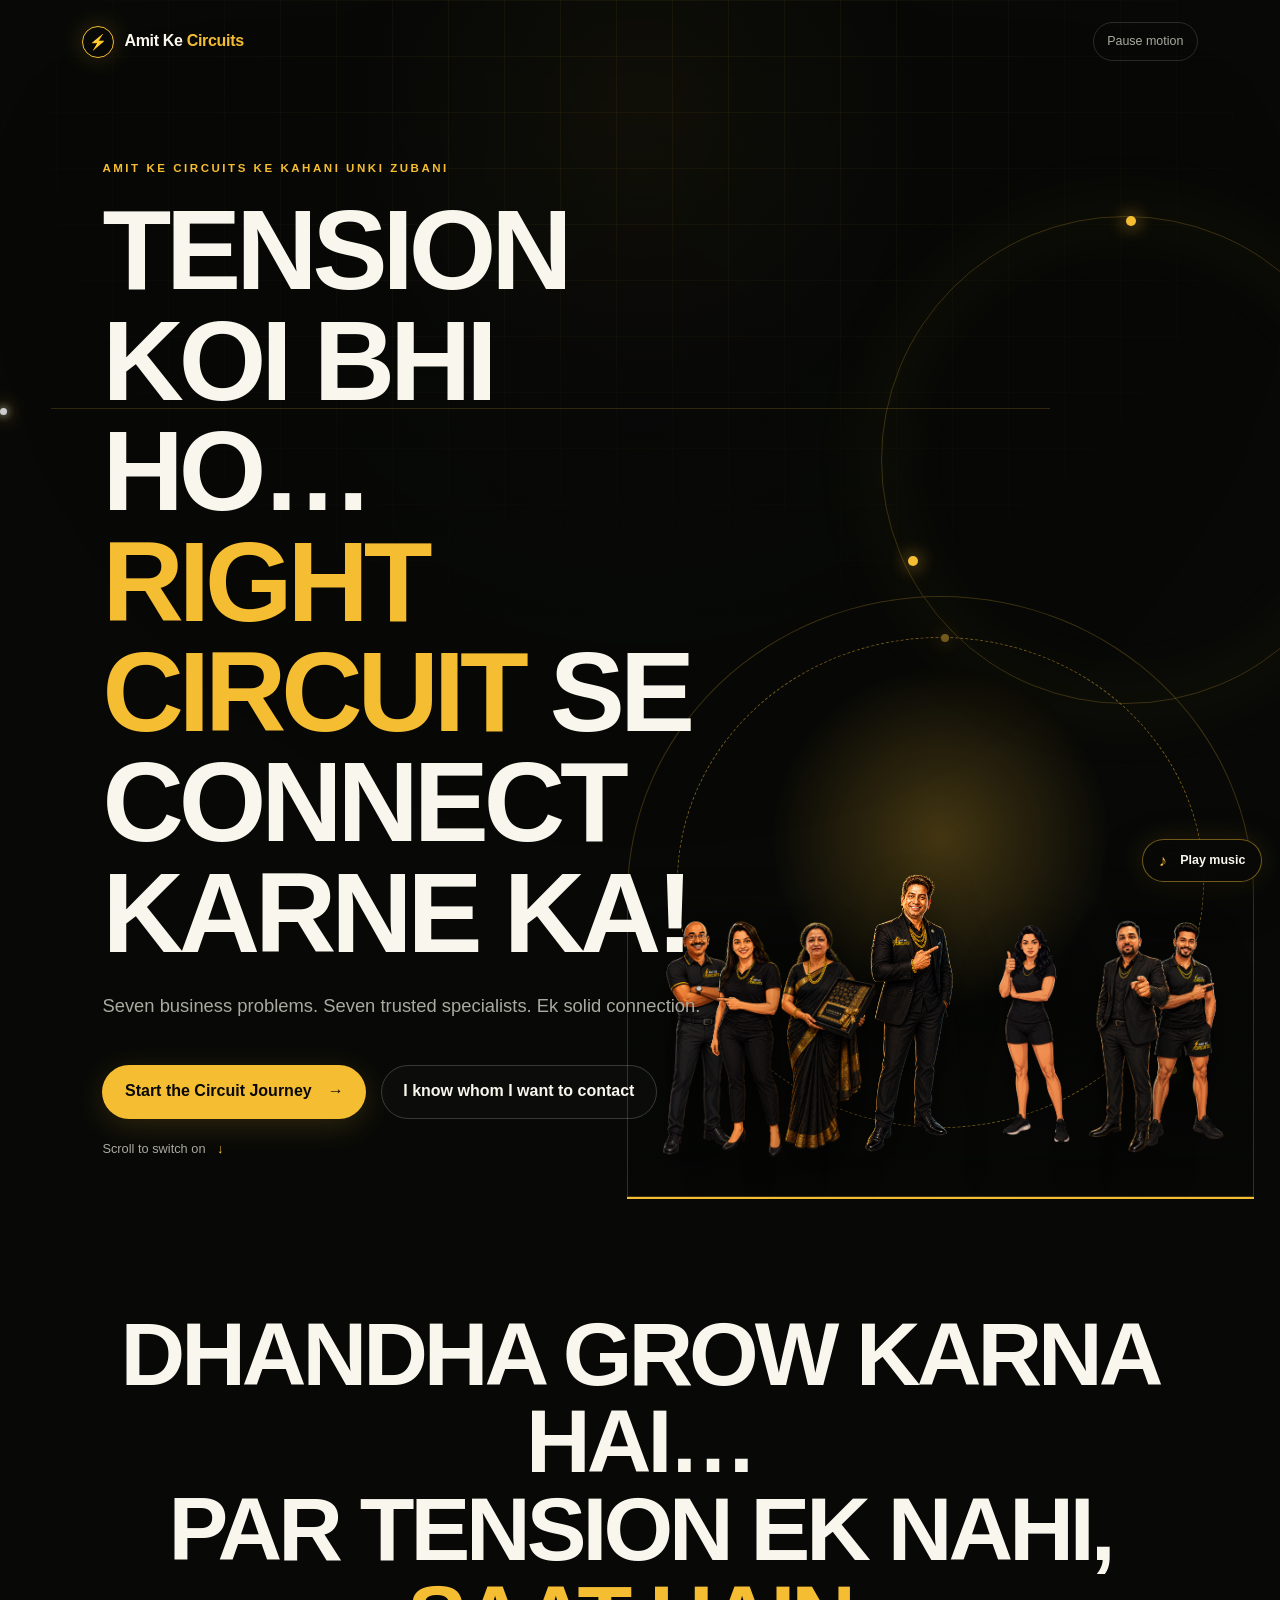
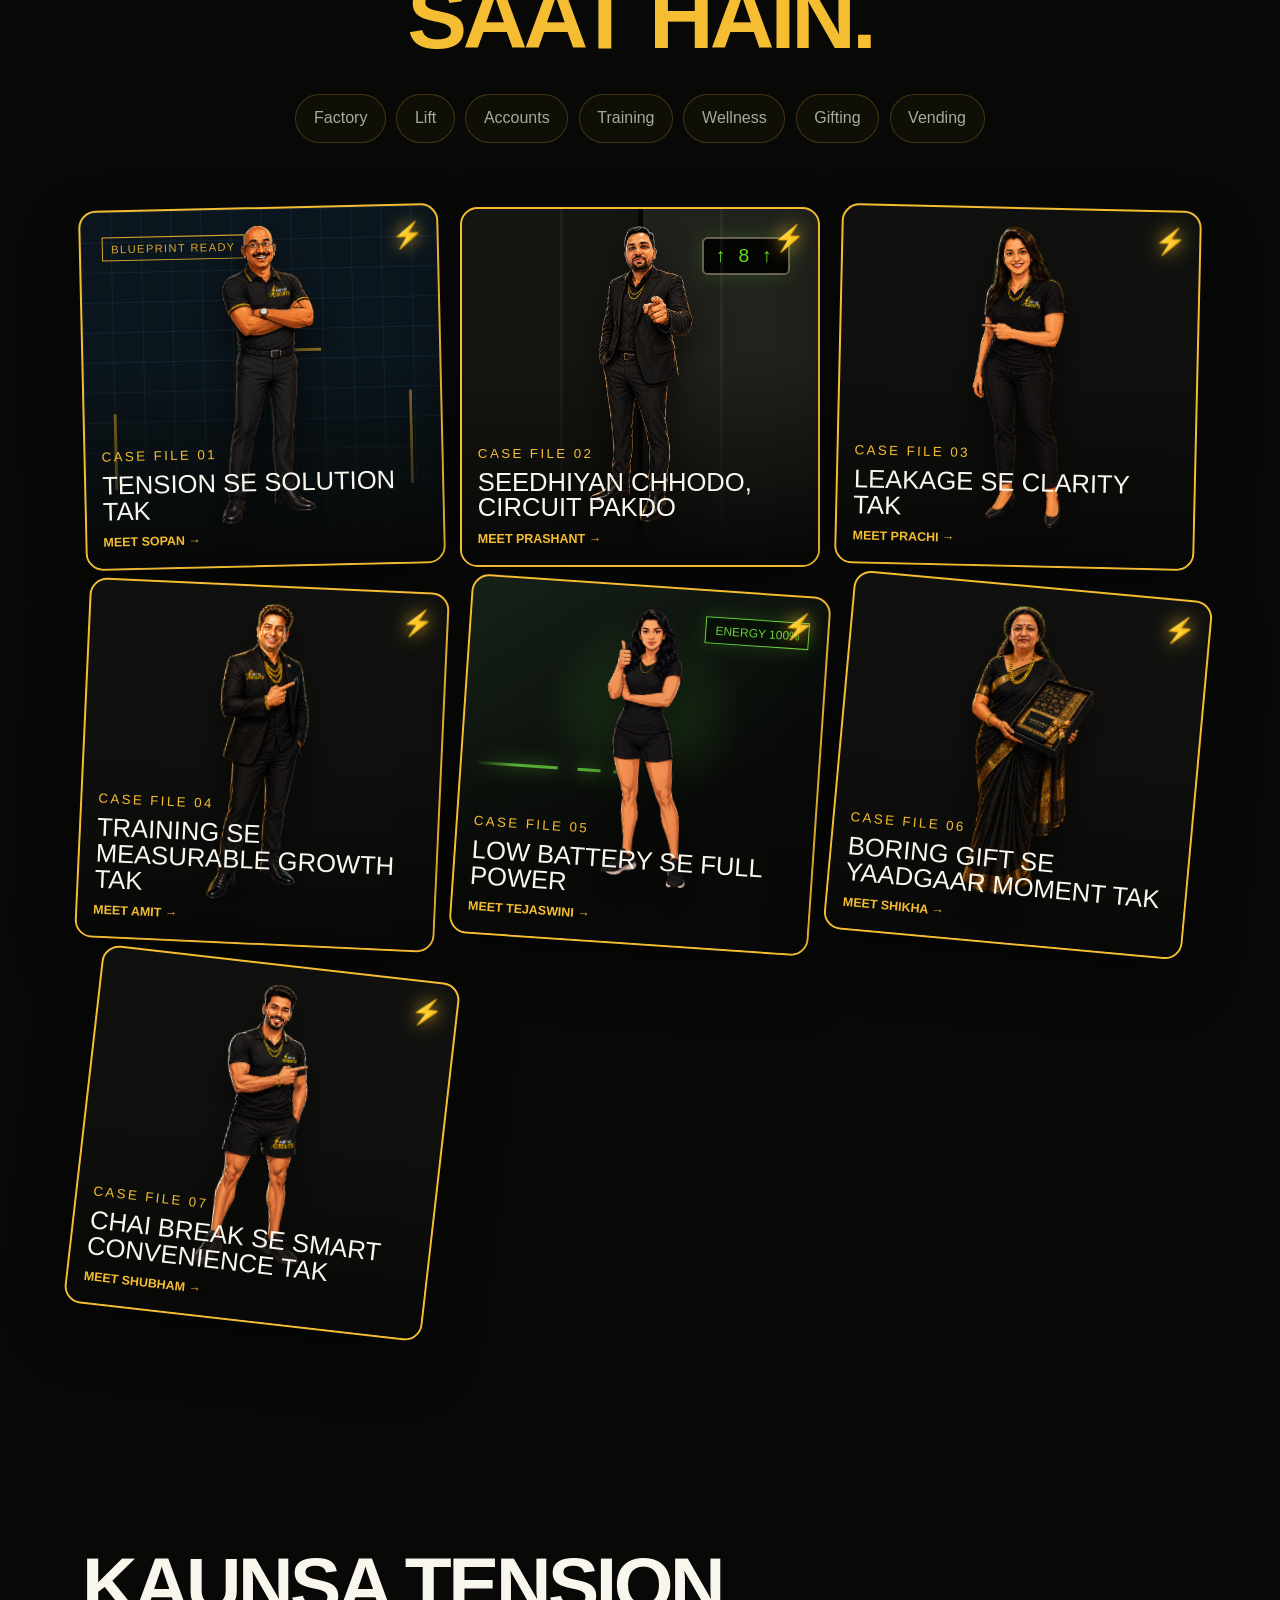
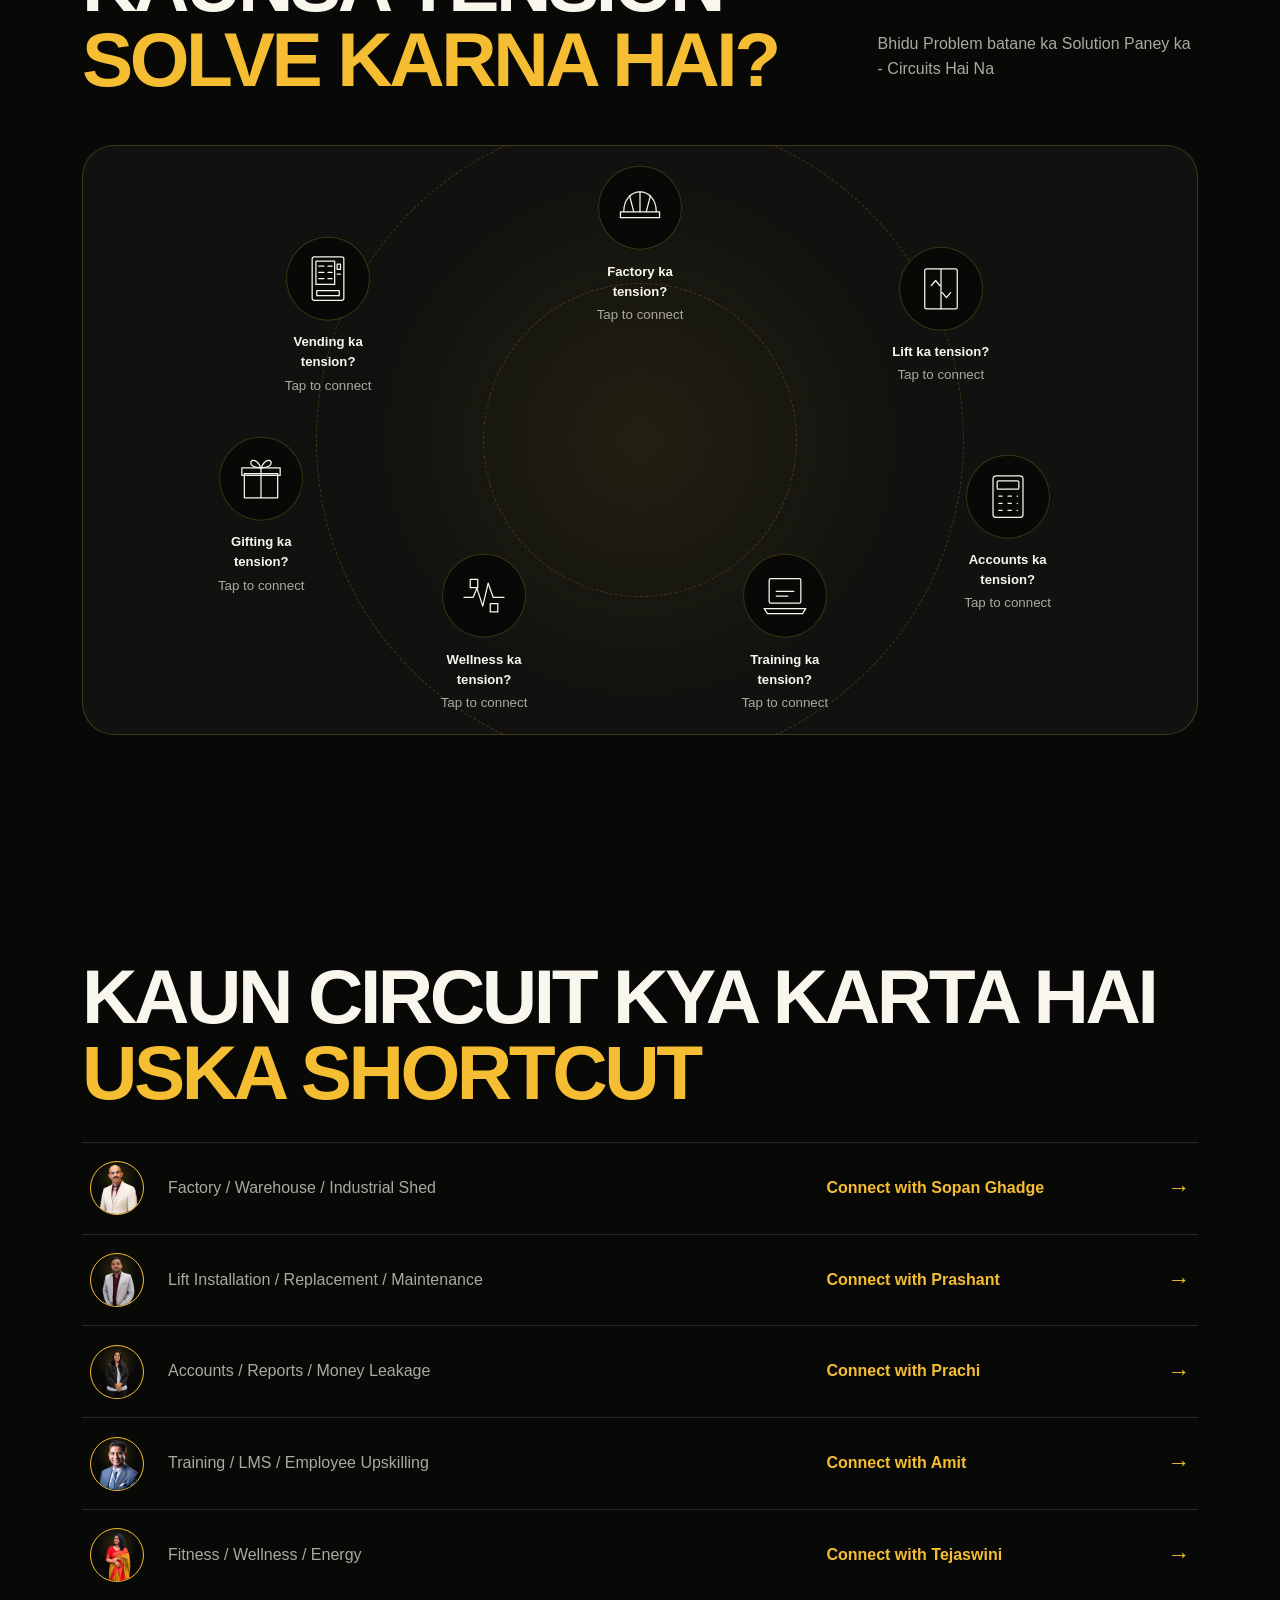
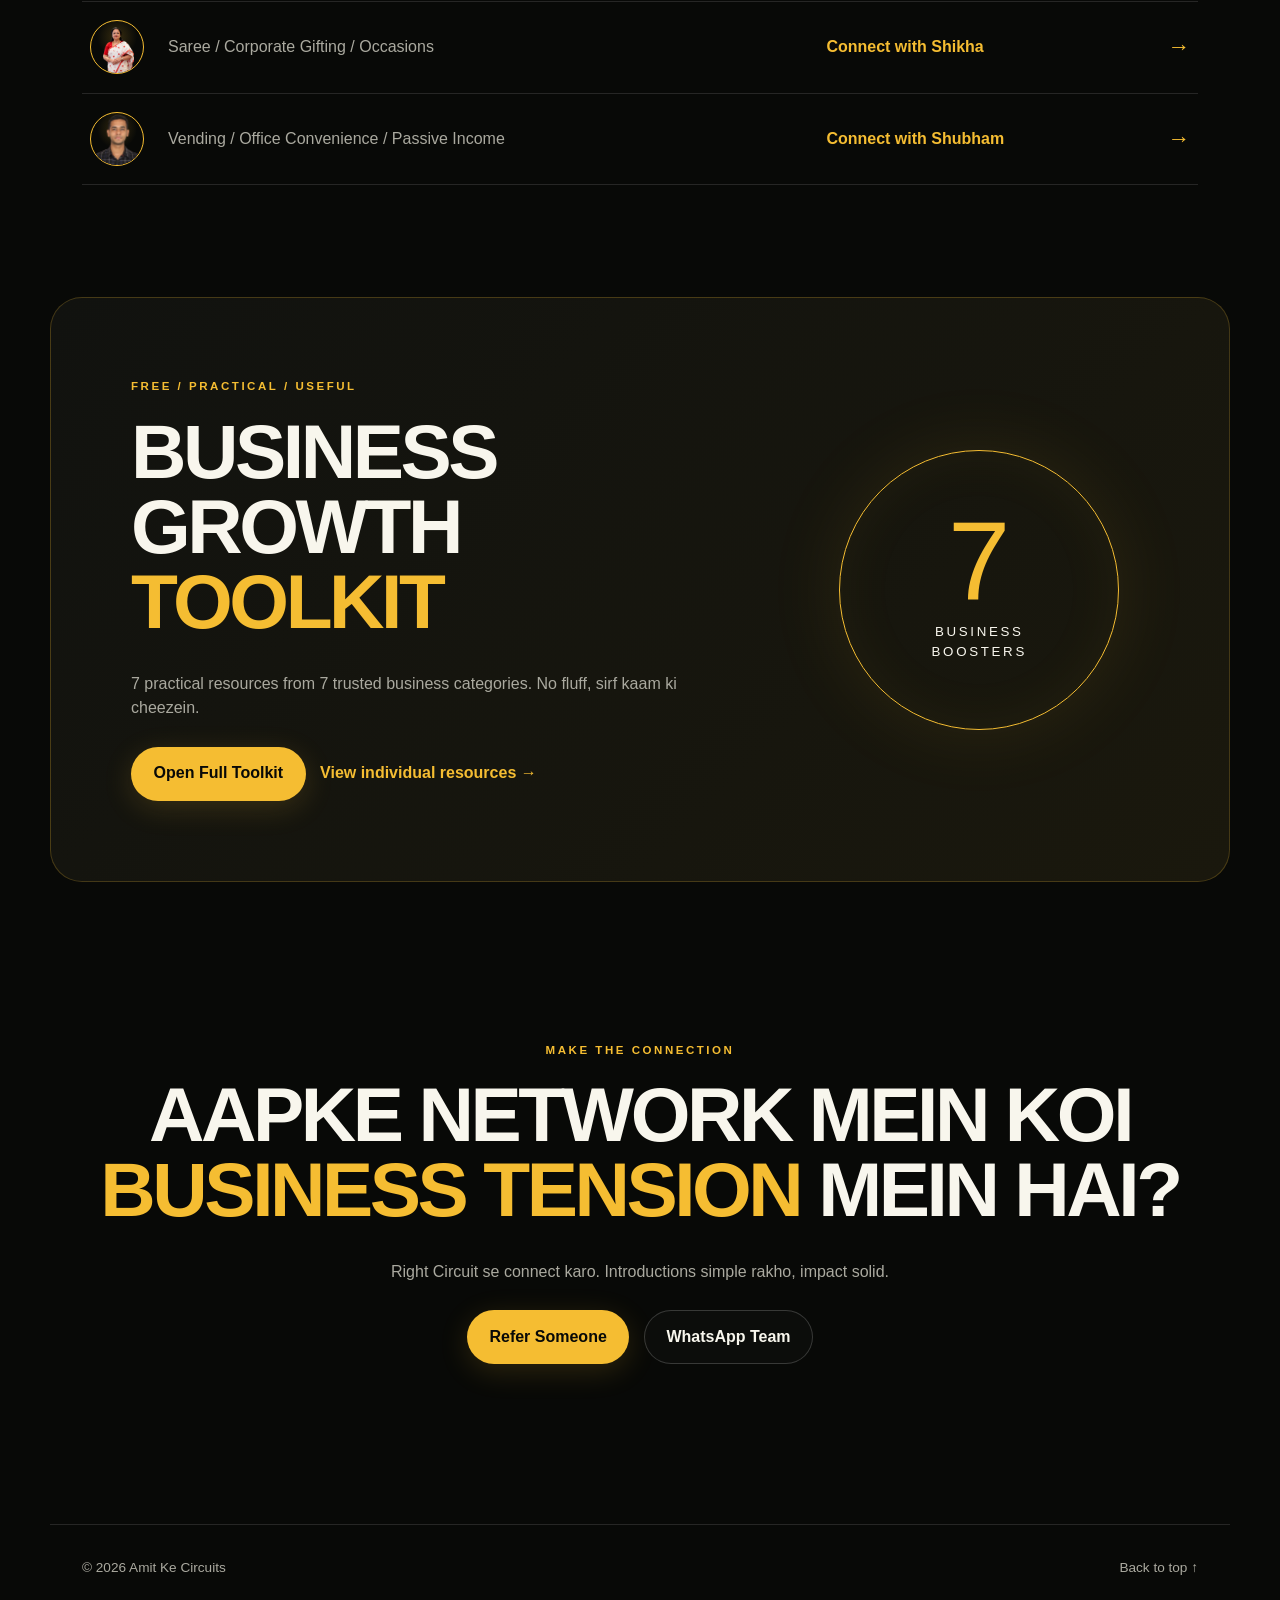
==== commit adc30e87: "Add files via upload" ====
--- a/index.html
+++ b/index.html
@@ -103,7 +103,7 @@
     </section>
 
 
-    <section class="section ar-home" id="ar-home">
+    <!-- <section class="section ar-home" id="ar-home">
         <div class="section-heading">
             <div>
                 <p class="section-kicker">WebAR Experience</p>
@@ -114,7 +114,7 @@
         <div class="button-row">
             <a href="ar.html" class="button button-primary" data-track="ar_clicked"> Try AR Experience </a>
         </div>
-    </section>
+    </section> -->
 
 
     <section class="final-cta section" id="refer" aria-labelledby="refer-title">
--- a/css/style.css
+++ b/css/style.css
@@ -163,12 +163,6 @@
 .toolkit-copy > p:not(.section-kicker) { max-width: 38rem; color: var(--muted); }
 .toolkit-visual { width: min(280px, 100%); aspect-ratio: 1; justify-self: center; display: grid; place-content: center; border: 1px solid var(--gold); border-radius: 50%; text-align: center; box-shadow: 0 0 80px rgba(245,189,50,.09), inset 0 0 60px rgba(245,189,50,.05); }
 .toolkit-visual span { font: 7rem/.8 var(--display); color: var(--gold); }.toolkit-visual small { margin-top: 1rem; text-transform: uppercase; letter-spacing: .2em; }
-.ar-teaser { display: grid; grid-template-columns: minmax(0, 1.1fr) minmax(220px, .55fr); align-items: center; gap: 2rem; }
-.ar-teaser-copy { max-width: 760px; }
-.ar-teaser-copy h2 { font-size: clamp(3.2rem, 7vw, 7rem); }
-.ar-badge-card { margin: 0; justify-self: center; width: min(100%, 300px); padding: 1rem; border: 2px solid var(--gold); border-radius: 1rem; background: linear-gradient(180deg, rgba(245,189,50,.16), rgba(255,255,255,.04)); box-shadow: 0 30px 80px rgba(0,0,0,.45), 0 0 45px rgba(245,189,50,.12); transform: rotate(1.2deg); }
-.ar-badge-card img { display: block; width: 100%; aspect-ratio: 1; object-fit: contain; border-radius: .6rem; background: #fff; }
-.ar-badge-card figcaption { margin-top: .85rem; color: var(--muted); font-size: .78rem; text-align: center; text-transform: uppercase; letter-spacing: .14em; }
 .final-cta { text-align: center; padding-top: 10rem; padding-bottom: 10rem; }.final-cta > p:not(.section-kicker) { color: var(--muted); }.final-cta .hero-actions { justify-content: center; }
 .site-footer { max-width: var(--max); margin: auto; padding: 2rem; border-top: 1px solid rgba(255,255,255,.12); display: flex; justify-content: space-between; color: var(--muted); font-size: .85rem; }
 .sticky-bar { display: none; }
@@ -231,3 +225,10 @@
 
 :focus-visible { outline: 3px solid var(--yellow); outline-offset: 4px; }
 .motion-paused *, .motion-paused *::before, .motion-paused *::after { animation-play-state: paused !important; }
+
+
+.ar-home{ text-align:center; padding:120px 20px; border-top:1px solid rgba(255,255,255,.08);}
+.ar-home p{ max-width:650px; margin:auto; color:var(--muted);}
+.ar-home .button-row{ justify-content: center; margin-top:35px;}
+
+.thankyou-page{ display:grid;place-items:center;min-height:100vh;background:var(--ink);text-align:center;padding:40px; }
--- a/css/responsive.css
+++ b/css/responsive.css
@@ -43,9 +43,8 @@
   .quick-card { grid-template-columns: 54px 1fr auto; }.quick-card .prop-icon, .quick-avatar { width: 54px; height: 54px; }.quick-card .prop-icon svg { width: 30px; }
   .guide-row { grid-template-columns: 46px 1fr auto; gap: .8rem; }.guide-avatar { width: 46px; height: 46px; grid-row: 1/3; }.guide-row > span:not(.guide-avatar) { grid-column: 2; }.guide-row strong { grid-column: 3; grid-row: 1/3; }.guide-row .quick-arrow { display: none; }
   .toolkit-strip { margin: 0 1.1rem; padding: 3rem 1.4rem; grid-template-columns: 1fr; }.toolkit-visual { width: 210px; grid-row: 1; }.toolkit-visual span { font-size: 5.3rem; }
-  .ar-teaser { grid-template-columns: 1fr; gap: 2rem; }.ar-badge-card { grid-row: 1; width: min(78vw, 260px); transform: rotate(.6deg); }.ar-teaser .button-row .button { width: 100%; }
   .site-footer { padding: 1.3rem 1.1rem; }
-  .sticky-bar { display: grid; grid-template-columns: repeat(4,1fr); position: fixed; z-index: 50; bottom: 0; left: 0; right: 0; padding: .55rem max(.55rem, env(safe-area-inset-right)) calc(.55rem + env(safe-area-inset-bottom)) max(.55rem, env(safe-area-inset-left)); background: rgba(8,9,7,.96); backdrop-filter: blur(14px); border-top: 1px solid var(--line); }
+  .sticky-bar { display: grid; grid-template-columns: repeat(3,1fr); position: fixed; z-index: 50; bottom: 0; left: 0; right: 0; padding: .55rem max(.55rem, env(safe-area-inset-right)) calc(.55rem + env(safe-area-inset-bottom)) max(.55rem, env(safe-area-inset-left)); background: rgba(8,9,7,.96); backdrop-filter: blur(14px); border-top: 1px solid var(--line); }
   .sticky-bar a { min-height: 3.1rem; display: flex; align-items: center; justify-content: center; flex-direction: column; gap: .08rem; border-right: 1px solid rgba(255,255,255,.1); color: var(--muted); font-size: .68rem; }
   .sticky-bar a:last-child { border: 0; }.sticky-bar span { color: var(--gold); font-size: 1rem; }
   .member-entry { min-height: 76vh; padding: 7rem 1rem 3rem; }.member-entry .prop-icon { width: 135px; }.member-entry .prop-icon svg { width: 74px; }.member-entry h1 { font-size: clamp(3rem,16vw,5rem); }
